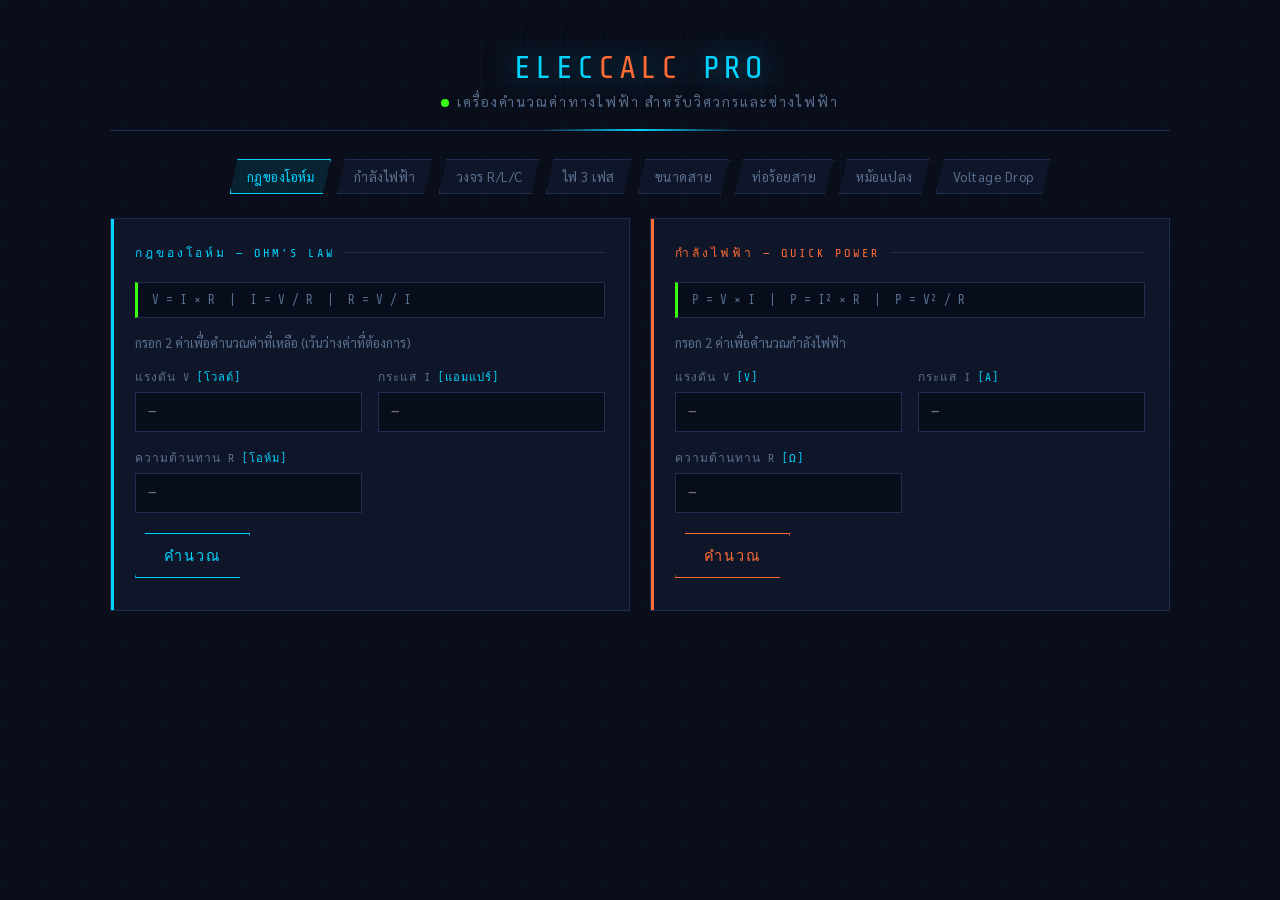
==== index.html @ bb53523b "Add files via upload" ====
<!DOCTYPE html>
<html lang="th">
<head>
<meta charset="UTF-8">
<meta name="viewport" content="width=device-width, initial-scale=1.0">
<title>ElecCalc Pro — เครื่องคำนวณค่าทางไฟฟ้า</title>
<link href="https://fonts.googleapis.com/css2?family=Share+Tech+Mono&family=Sarabun:wght@300;400;600;700&display=swap" rel="stylesheet">
<style>
  :root {
    --bg: #0a0e1a;
    --panel: #0f1629;
    --border: #1e2d50;
    --accent: #00d4ff;
    --accent2: #ff6b35;
    --accent3: #39ff14;
    --text: #c8d8f0;
    --text-dim: #5a7090;
    --input-bg: #070d1a;
    --glow: 0 0 20px rgba(0,212,255,0.3);
    --glow2: 0 0 20px rgba(255,107,53,0.3);
  }

  * { margin: 0; padding: 0; box-sizing: border-box; }

  body {
    background: var(--bg);
    color: var(--text);
    font-family: 'Sarabun', sans-serif;
    min-height: 100vh;
    overflow-x: hidden;
  }

  /* Grid background */
  body::before {
    content: '';
    position: fixed;
    inset: 0;
    background-image:
      linear-gradient(rgba(0,212,255,0.03) 1px, transparent 1px),
      linear-gradient(90deg, rgba(0,212,255,0.03) 1px, transparent 1px);
    background-size: 40px 40px;
    pointer-events: none;
    z-index: 0;
  }

  .container {
    max-width: 1100px;
    margin: 0 auto;
    padding: 20px;
    position: relative;
    z-index: 1;
  }

  /* Header */
  header {
    text-align: center;
    padding: 30px 0 20px;
    border-bottom: 1px solid var(--border);
    margin-bottom: 28px;
    position: relative;
  }

  header::after {
    content: '';
    position: absolute;
    bottom: -1px;
    left: 50%;
    transform: translateX(-50%);
    width: 200px;
    height: 2px;
    background: linear-gradient(90deg, transparent, var(--accent), transparent);
  }

  .logo {
    font-family: 'Share Tech Mono', monospace;
    font-size: 2rem;
    color: var(--accent);
    text-shadow: 0 0 30px rgba(0,212,255,0.6);
    letter-spacing: 4px;
  }

  .logo span { color: var(--accent2); }

  .tagline {
    font-size: 0.85rem;
    color: var(--text-dim);
    margin-top: 6px;
    letter-spacing: 2px;
    text-transform: uppercase;
  }

  /* Nav Tabs */
  .tabs {
    display: flex;
    flex-wrap: wrap;
    gap: 6px;
    margin-bottom: 24px;
    justify-content: center;
  }

  .tab-btn {
    padding: 8px 16px;
    background: var(--panel);
    border: 1px solid var(--border);
    color: var(--text-dim);
    font-family: 'Sarabun', sans-serif;
    font-size: 0.82rem;
    cursor: pointer;
    transition: all 0.2s;
    clip-path: polygon(8px 0, 100% 0, calc(100% - 8px) 100%, 0 100%);
    letter-spacing: 0.5px;
  }

  .tab-btn:hover {
    border-color: var(--accent);
    color: var(--accent);
    background: rgba(0,212,255,0.05);
  }

  .tab-btn.active {
    background: rgba(0,212,255,0.1);
    border-color: var(--accent);
    color: var(--accent);
    box-shadow: var(--glow);
  }

  /* Calculator Panels */
  .calc-panel {
    display: none;
    animation: fadeIn 0.3s ease;
  }

  .calc-panel.active { display: grid; gap: 20px; }

  @keyframes fadeIn {
    from { opacity: 0; transform: translateY(10px); }
    to { opacity: 1; transform: translateY(0); }
  }

  .card {
    background: var(--panel);
    border: 1px solid var(--border);
    padding: 24px;
    position: relative;
    overflow: hidden;
  }

  .card::before {
    content: '';
    position: absolute;
    top: 0; left: 0;
    width: 3px;
    height: 100%;
    background: var(--accent);
  }

  .card.orange::before { background: var(--accent2); }
  .card.green::before { background: var(--accent3); }

  .card-title {
    font-family: 'Share Tech Mono', monospace;
    font-size: 0.75rem;
    color: var(--accent);
    letter-spacing: 3px;
    text-transform: uppercase;
    margin-bottom: 20px;
    display: flex;
    align-items: center;
    gap: 10px;
  }

  .card.orange .card-title { color: var(--accent2); }
  .card.green .card-title { color: var(--accent3); }

  .card-title::after {
    content: '';
    flex: 1;
    height: 1px;
    background: var(--border);
  }

  .form-grid {
    display: grid;
    grid-template-columns: repeat(auto-fill, minmax(200px, 1fr));
    gap: 16px;
    margin-bottom: 20px;
  }

  .form-group label {
    display: block;
    font-size: 0.75rem;
    color: var(--text-dim);
    margin-bottom: 6px;
    font-family: 'Share Tech Mono', monospace;
    letter-spacing: 1px;
  }

  .form-group .unit {
    color: var(--accent);
    font-size: 0.7rem;
  }

  .form-group input, .form-group select {
    width: 100%;
    background: var(--input-bg);
    border: 1px solid var(--border);
    color: var(--text);
    font-family: 'Share Tech Mono', monospace;
    font-size: 1rem;
    padding: 10px 12px;
    outline: none;
    transition: border-color 0.2s, box-shadow 0.2s;
  }

  .form-group input:focus, .form-group select:focus {
    border-color: var(--accent);
    box-shadow: var(--glow);
  }

  .form-group select option { background: var(--panel); }

  .btn-calc {
    background: transparent;
    border: 1px solid var(--accent);
    color: var(--accent);
    font-family: 'Share Tech Mono', monospace;
    font-size: 0.9rem;
    padding: 10px 28px;
    cursor: pointer;
    letter-spacing: 2px;
    text-transform: uppercase;
    transition: all 0.2s;
    clip-path: polygon(10px 0, 100% 0, calc(100% - 10px) 100%, 0 100%);
  }

  .btn-calc:hover {
    background: rgba(0,212,255,0.15);
    box-shadow: var(--glow);
  }

  .btn-calc.orange {
    border-color: var(--accent2);
    color: var(--accent2);
  }

  .btn-calc.orange:hover {
    background: rgba(255,107,53,0.15);
    box-shadow: var(--glow2);
  }

  .btn-calc.green {
    border-color: var(--accent3);
    color: var(--accent3);
  }

  .results {
    margin-top: 20px;
    display: none;
    grid-template-columns: repeat(auto-fill, minmax(180px, 1fr));
    gap: 12px;
    animation: fadeIn 0.3s ease;
  }

  .results.show { display: grid; }

  .result-item {
    background: var(--input-bg);
    border: 1px solid var(--border);
    padding: 14px 16px;
    border-left: 3px solid var(--accent);
  }

  .result-item.orange { border-left-color: var(--accent2); }
  .result-item.green { border-left-color: var(--accent3); }

  .result-label {
    font-size: 0.7rem;
    color: var(--text-dim);
    font-family: 'Share Tech Mono', monospace;
    letter-spacing: 1px;
    margin-bottom: 6px;
    text-transform: uppercase;
  }

  .result-value {
    font-family: 'Share Tech Mono', monospace;
    font-size: 1.4rem;
    color: var(--accent);
    line-height: 1;
  }

  .result-item.orange .result-value { color: var(--accent2); }
  .result-item.green .result-value { color: var(--accent3); }

  .result-unit {
    font-size: 0.7rem;
    color: var(--text-dim);
    margin-top: 2px;
    font-family: 'Share Tech Mono', monospace;
  }

  /* Formula display */
  .formula-bar {
    background: var(--input-bg);
    border: 1px solid var(--border);
    padding: 10px 14px;
    margin-bottom: 16px;
    font-family: 'Share Tech Mono', monospace;
    font-size: 0.8rem;
    color: var(--text-dim);
    border-left: 3px solid var(--accent3);
  }

  /* Two column layout for some panels */
  .panel-2col {
    grid-template-columns: 1fr 1fr;
  }

  @media (max-width: 700px) {
    .panel-2col { grid-template-columns: 1fr; }
    .logo { font-size: 1.4rem; }
  }

  /* Wire size table */
  .wire-table {
    width: 100%;
    border-collapse: collapse;
    font-size: 0.82rem;
    font-family: 'Share Tech Mono', monospace;
    margin-top: 10px;
  }

  .wire-table th {
    background: rgba(0,212,255,0.1);
    color: var(--accent);
    padding: 8px 12px;
    text-align: left;
    border: 1px solid var(--border);
    font-size: 0.72rem;
    letter-spacing: 1px;
  }

  .wire-table td {
    padding: 7px 12px;
    border: 1px solid var(--border);
    color: var(--text);
  }

  .wire-table tr:nth-child(even) td { background: rgba(0,0,0,0.2); }
  .wire-table tr.highlight td { background: rgba(57,255,20,0.08); color: var(--accent3); }

  /* Status indicator */
  .status-dot {
    width: 8px; height: 8px;
    border-radius: 50%;
    background: var(--accent3);
    display: inline-block;
    margin-right: 8px;
    animation: pulse 2s infinite;
  }

  @keyframes pulse {
    0%, 100% { opacity: 1; box-shadow: 0 0 6px var(--accent3); }
    50% { opacity: 0.4; box-shadow: none; }
  }

  .section-header {
    display: flex;
    align-items: center;
    justify-content: space-between;
    margin-bottom: 16px;
    flex-wrap: wrap;
    gap: 10px;
  }

  .error-msg {
    color: #ff4466;
    font-size: 0.8rem;
    font-family: 'Share Tech Mono', monospace;
    margin-top: 8px;
  }
</style>
</head>
<body>
<div class="container">

  <header>
    <div class="logo">ELEC<span>CALC</span> PRO</div>
    <div class="tagline"><span class="status-dot"></span>เครื่องคำนวณค่าทางไฟฟ้า สำหรับวิศวกรและช่างไฟฟ้า</div>
  </header>

  <div class="tabs">
    <button class="tab-btn active" onclick="showTab('ohm')">กฎของโอห์ม</button>
    <button class="tab-btn" onclick="showTab('power')">กำลังไฟฟ้า</button>
    <button class="tab-btn" onclick="showTab('circuit')">วงจร R/L/C</button>
    <button class="tab-btn" onclick="showTab('3phase')">ไฟ 3 เฟส</button>
    <button class="tab-btn" onclick="showTab('wire')">ขนาดสาย</button>
    <button class="tab-btn" onclick="showTab('conduit')">ท่อร้อยสาย</button>
    <button class="tab-btn" onclick="showTab('xfmr')">หม้อแปลง</button>
    <button class="tab-btn" onclick="showTab('vdrop')">Voltage Drop</button>
  </div>

  <!-- OHM'S LAW -->
  <div id="tab-ohm" class="calc-panel active panel-2col">
    <div class="card">
      <div class="card-title">กฎของโอห์ม — Ohm's Law</div>
      <div class="formula-bar">V = I × R &nbsp;|&nbsp; I = V / R &nbsp;|&nbsp; R = V / I</div>
      <p style="font-size:0.8rem;color:var(--text-dim);margin-bottom:16px;">กรอก 2 ค่าเพื่อคำนวณค่าที่เหลือ (เว้นว่างค่าที่ต้องการ)</p>
      <div class="form-grid">
        <div class="form-group">
          <label>แรงดัน V <span class="unit">[โวลต์]</span></label>
          <input type="number" id="ohm-v" placeholder="—">
        </div>
        <div class="form-group">
          <label>กระแส I <span class="unit">[แอมแปร์]</span></label>
          <input type="number" id="ohm-i" placeholder="—">
        </div>
        <div class="form-group">
          <label>ความต้านทาน R <span class="unit">[โอห์ม]</span></label>
          <input type="number" id="ohm-r" placeholder="—">
        </div>
      </div>
      <button class="btn-calc" onclick="calcOhm()">คำนวณ</button>
      <div id="ohm-result" class="results"></div>
      <div id="ohm-err" class="error-msg"></div>
    </div>

    <div class="card orange">
      <div class="card-title">กำลังไฟฟ้า — Quick Power</div>
      <div class="formula-bar">P = V × I &nbsp;|&nbsp; P = I² × R &nbsp;|&nbsp; P = V² / R</div>
      <p style="font-size:0.8rem;color:var(--text-dim);margin-bottom:16px;">กรอก 2 ค่าเพื่อคำนวณกำลังไฟฟ้า</p>
      <div class="form-grid">
        <div class="form-group">
          <label>แรงดัน V <span class="unit">[V]</span></label>
          <input type="number" id="qp-v" placeholder="—">
        </div>
        <div class="form-group">
          <label>กระแส I <span class="unit">[A]</span></label>
          <input type="number" id="qp-i" placeholder="—">
        </div>
        <div class="form-group">
          <label>ความต้านทาน R <span class="unit">[Ω]</span></label>
          <input type="number" id="qp-r" placeholder="—">
        </div>
      </div>
      <button class="btn-calc orange" onclick="calcQPower()">คำนวณ</button>
      <div id="qp-result" class="results"></div>
      <div id="qp-err" class="error-msg"></div>
    </div>
  </div>

  <!-- POWER -->
  <div id="tab-power" class="calc-panel">
    <div class="card">
      <div class="card-title">กำลังไฟฟ้า AC — AC Power</div>
      <div class="formula-bar">S = V × I &nbsp;|&nbsp; P = S × PF &nbsp;|&nbsp; Q = √(S² - P²)</div>
      <div class="form-grid">
        <div class="form-group">
          <label>แรงดัน V <span class="unit">[V]</span></label>
          <input type="number" id="pw-v" placeholder="220">
        </div>
        <div class="form-group">
          <label>กระแส I <span class="unit">[A]</span></label>
          <input type="number" id="pw-i" placeholder="10">
        </div>
        <div class="form-group">
          <label>Power Factor (PF) <span class="unit">[0–1]</span></label>
          <input type="number" id="pw-pf" placeholder="0.85" step="0.01" min="0" max="1">
        </div>
      </div>
      <button class="btn-calc" onclick="calcPower()">คำนวณ</button>
      <div id="pw-result" class="results"></div>
    </div>
    <div class="card orange">
      <div class="card-title">แปลงหน่วยกำลัง — Power Unit Converter</div>
      <div class="form-grid">
        <div class="form-group">
          <label>ค่าที่ต้องการแปลง</label>
          <input type="number" id="conv-val" placeholder="1000">
        </div>
        <div class="form-group">
          <label>จากหน่วย</label>
          <select id="conv-from">
            <option value="W">วัตต์ (W)</option>
            <option value="kW">กิโลวัตต์ (kW)</option>
            <option value="MW">เมกะวัตต์ (MW)</option>
            <option value="hp">แรงม้า (hp)</option>
            <option value="kVA">กิโลโวลต์แอมแปร์ (kVA)</option>
            <option value="BTU">BTU/hr</option>
          </select>
        </div>
      </div>
      <button class="btn-calc orange" onclick="calcConvert()">แปลงหน่วย</button>
      <div id="conv-result" class="results"></div>
    </div>
  </div>

  <!-- CIRCUIT -->
  <div id="tab-circuit" class="calc-panel panel-2col">
    <div class="card">
      <div class="card-title">วงจรอนุกรม — Series Circuit</div>
      <div class="formula-bar">R_total = R1 + R2 + R3</div>
      <div class="form-grid">
        <div class="form-group">
          <label>R1 <span class="unit">[Ω]</span></label>
          <input type="number" id="sr1" placeholder="10">
        </div>
        <div class="form-group">
          <label>R2 <span class="unit">[Ω]</span></label>
          <input type="number" id="sr2" placeholder="20">
        </div>
        <div class="form-group">
          <label>R3 <span class="unit">[Ω]</span></label>
          <input type="number" id="sr3" placeholder="30">
        </div>
        <div class="form-group">
          <label>แรงดัน V <span class="unit">[V]</span></label>
          <input type="number" id="sv" placeholder="220">
        </div>
      </div>
      <button class="btn-calc" onclick="calcSeries()">คำนวณ</button>
      <div id="series-result" class="results"></div>
    </div>
    <div class="card orange">
      <div class="card-title">วงจรขนาน — Parallel Circuit</div>
      <div class="formula-bar">1/R_total = 1/R1 + 1/R2 + 1/R3</div>
      <div class="form-grid">
        <div class="form-group">
          <label>R1 <span class="unit">[Ω]</span></label>
          <input type="number" id="pr1" placeholder="10">
        </div>
        <div class="form-group">
          <label>R2 <span class="unit">[Ω]</span></label>
          <input type="number" id="pr2" placeholder="20">
        </div>
        <div class="form-group">
          <label>R3 <span class="unit">[Ω]</span></label>
          <input type="number" id="pr3" placeholder="30">
        </div>
        <div class="form-group">
          <label>แรงดัน V <span class="unit">[V]</span></label>
          <input type="number" id="pv" placeholder="220">
        </div>
      </div>
      <button class="btn-calc orange" onclick="calcParallel()">คำนวณ</button>
      <div id="parallel-result" class="results"></div>
    </div>
    <div class="card green" style="grid-column:1/-1">
      <div class="card-title">วงจร RLC — Impedance</div>
      <div class="formula-bar">Z = √(R² + (XL-XC)²) &nbsp;|&nbsp; XL = 2πfL &nbsp;|&nbsp; XC = 1/(2πfC)</div>
      <div class="form-grid">
        <div class="form-group">
          <label>ความต้านทาน R <span class="unit">[Ω]</span></label>
          <input type="number" id="rlc-r" placeholder="10">
        </div>
        <div class="form-group">
          <label>ตัวเหนี่ยวนำ L <span class="unit">[mH]</span></label>
          <input type="number" id="rlc-l" placeholder="50">
        </div>
        <div class="form-group">
          <label>ตัวเก็บประจุ C <span class="unit">[µF]</span></label>
          <input type="number" id="rlc-c" placeholder="100">
        </div>
        <div class="form-group">
          <label>ความถี่ f <span class="unit">[Hz]</span></label>
          <input type="number" id="rlc-f" placeholder="50">
        </div>
      </div>
      <button class="btn-calc green" onclick="calcRLC()">คำนวณ</button>
      <div id="rlc-result" class="results"></div>
    </div>
  </div>

  <!-- 3 PHASE -->
  <div id="tab-3phase" class="calc-panel">
    <div class="card">
      <div class="card-title">ไฟฟ้า 3 เฟส — Three-Phase Power</div>
      <div class="formula-bar">P = √3 × VL × IL × PF &nbsp;|&nbsp; S = √3 × VL × IL &nbsp;|&nbsp; VL = √3 × Vph</div>
      <div class="form-grid">
        <div class="form-group">
          <label>แรงดันสาย VL <span class="unit">[V]</span></label>
          <input type="number" id="tp-vl" placeholder="380">
        </div>
        <div class="form-group">
          <label>กระแสสาย IL <span class="unit">[A]</span></label>
          <input type="number" id="tp-il" placeholder="50">
        </div>
        <div class="form-group">
          <label>Power Factor <span class="unit">[0–1]</span></label>
          <input type="number" id="tp-pf" placeholder="0.85" step="0.01">
        </div>
        <div class="form-group">
          <label>ประเภทการต่อ</label>
          <select id="tp-type">
            <option value="star">Star (Y)</option>
            <option value="delta">Delta (Δ)</option>
          </select>
        </div>
      </div>
      <button class="btn-calc" onclick="calc3Phase()">คำนวณ</button>
      <div id="tp-result" class="results"></div>
    </div>
    <div class="card orange">
      <div class="card-title">คำนวณกระแส 3 เฟส จาก kW</div>
      <div class="formula-bar">IL = P / (√3 × VL × PF)</div>
      <div class="form-grid">
        <div class="form-group">
          <label>กำลังไฟฟ้า P <span class="unit">[kW]</span></label>
          <input type="number" id="fi-kw" placeholder="30">
        </div>
        <div class="form-group">
          <label>แรงดันสาย VL <span class="unit">[V]</span></label>
          <input type="number" id="fi-vl" placeholder="380">
        </div>
        <div class="form-group">
          <label>Power Factor <span class="unit">[0–1]</span></label>
          <input type="number" id="fi-pf" placeholder="0.85" step="0.01">
        </div>
        <div class="form-group">
          <label>Efficiency η <span class="unit">[0–1]</span></label>
          <input type="number" id="fi-eff" placeholder="0.90" step="0.01">
        </div>
      </div>
      <button class="btn-calc orange" onclick="calcFromKW()">คำนวณ</button>
      <div id="fi-result" class="results"></div>
    </div>
  </div>

  <!-- WIRE SIZE -->
  <div id="tab-wire" class="calc-panel">
    <div class="card green">
      <div class="card-title">ขนาดสายไฟฟ้า — Wire Sizing (มอก./IEC)</div>
      <div class="form-grid">
        <div class="form-group">
          <label>กระแสโหลด <span class="unit">[A]</span></label>
          <input type="number" id="ws-current" placeholder="30">
        </div>
        <div class="form-group">
          <label>ประเภทสาย</label>
          <select id="ws-type">
            <option value="cu">ทองแดง (Cu)</option>
            <option value="al">อลูมิเนียม (Al)</option>
          </select>
        </div>
        <div class="form-group">
          <label>การติดตั้ง</label>
          <select id="ws-install">
            <option value="conduit">ในท่อ/ช่องเดินสาย</option>
            <option value="open">เดินเปิดในอากาศ</option>
            <option value="direct">ฝังดินโดยตรง</option>
          </select>
        </div>
        <div class="form-group">
          <label>อุณหภูมิโดยรอบ <span class="unit">[°C]</span></label>
          <select id="ws-temp">
            <option value="30">30°C</option>
            <option value="35">35°C</option>
            <option value="40">40°C</option>
            <option value="45">45°C</option>
          </select>
        </div>
      </div>
      <button class="btn-calc green" onclick="calcWireSize()">แนะนำขนาดสาย</button>
    </div>
    <div class="card" id="wire-table-card" style="display:none">
      <div class="card-title">ตารางขนาดสายแนะนำ</div>
      <div id="wire-table-container"></div>
    </div>
  </div>

  <!-- CONDUIT -->
  <div id="tab-conduit" class="calc-panel">
    <div class="card orange">
      <div class="card-title">ขนาดท่อร้อยสาย — Conduit Fill</div>
      <div class="formula-bar">Fill ≤ 40% (3+ สาย) | 31% (2 สาย) | 53% (1 สาย)</div>
      <div class="form-grid">
        <div class="form-group">
          <label>จำนวนสาย <span class="unit">[เส้น]</span></label>
          <input type="number" id="cf-num" placeholder="4" min="1">
        </div>
        <div class="form-group">
          <label>ขนาดสาย <span class="unit">[mm²]</span></label>
          <select id="cf-size">
            <option value="1.5">1.5 mm²</option>
            <option value="2.5">2.5 mm²</option>
            <option value="4">4 mm²</option>
            <option value="6">6 mm²</option>
            <option value="10">10 mm²</option>
            <option value="16">16 mm²</option>
            <option value="25">25 mm²</option>
            <option value="35">35 mm²</option>
            <option value="50">50 mm²</option>
            <option value="70">70 mm²</option>
            <option value="95">95 mm²</option>
            <option value="120">120 mm²</option>
          </select>
        </div>
        <div class="form-group">
          <label>ประเภทสายไฟ</label>
          <select id="cf-wiretype">
            <option value="THW">THW/IEC01 (ฉนวน PVC)</option>
            <option value="THWN">THWN (ฉนวน Nylon)</option>
            <option value="NYY">NYY (สายอ่อน)</option>
          </select>
        </div>
      </div>
      <button class="btn-calc orange" onclick="calcConduit()">คำนวณ</button>
      <div id="cf-result" class="results"></div>
    </div>
  </div>

  <!-- TRANSFORMER -->
  <div id="tab-xfmr" class="calc-panel panel-2col">
    <div class="card">
      <div class="card-title">หม้อแปลงไฟฟ้า — Transformer</div>
      <div class="formula-bar">V1/V2 = N1/N2 = I2/I1</div>
      <div class="form-grid">
        <div class="form-group">
          <label>แรงดันปฐมภูมิ V1 <span class="unit">[V]</span></label>
          <input type="number" id="xf-v1" placeholder="22000">
        </div>
        <div class="form-group">
          <label>แรงดันทุติยภูมิ V2 <span class="unit">[V]</span></label>
          <input type="number" id="xf-v2" placeholder="400">
        </div>
        <div class="form-group">
          <label>พิกัด kVA <span class="unit">[kVA]</span></label>
          <input type="number" id="xf-kva" placeholder="100">
        </div>
        <div class="form-group">
          <label>Power Factor <span class="unit">[0–1]</span></label>
          <input type="number" id="xf-pf" placeholder="0.85" step="0.01">
        </div>
      </div>
      <button class="btn-calc" onclick="calcTransformer()">คำนวณ</button>
      <div id="xf-result" class="results"></div>
    </div>
    <div class="card orange">
      <div class="card-title">กระแสลัดวงจร — Short Circuit Current</div>
      <div class="formula-bar">Isc = kVA × 1000 / (√3 × V × Z%/100)</div>
      <div class="form-grid">
        <div class="form-group">
          <label>พิกัด kVA <span class="unit">[kVA]</span></label>
          <input type="number" id="sc-kva" placeholder="100">
        </div>
        <div class="form-group">
          <label>แรงดันทุติยภูมิ <span class="unit">[V]</span></label>
          <input type="number" id="sc-v" placeholder="400">
        </div>
        <div class="form-group">
          <label>%Impedance <span class="unit">[%]</span></label>
          <input type="number" id="sc-z" placeholder="5" step="0.1">
        </div>
      </div>
      <button class="btn-calc orange" onclick="calcShortCircuit()">คำนวณ</button>
      <div id="sc-result" class="results"></div>
    </div>
  </div>

  <!-- VOLTAGE DROP -->
  <div id="tab-vdrop" class="calc-panel">
    <div class="card green">
      <div class="card-title">Voltage Drop — การตกของแรงดัน</div>
      <div class="formula-bar">VD = (2 × I × L × ρ) / A &nbsp;|&nbsp; %VD = (VD/V) × 100</div>
      <div class="form-grid">
        <div class="form-group">
          <label>กระแส I <span class="unit">[A]</span></label>
          <input type="number" id="vd-i" placeholder="30">
        </div>
        <div class="form-group">
          <label>ระยะทาง L <span class="unit">[เมตร]</span></label>
          <input type="number" id="vd-l" placeholder="100">
        </div>
        <div class="form-group">
          <label>พื้นที่หน้าตัดสาย A <span class="unit">[mm²]</span></label>
          <select id="vd-a">
            <option value="1.5">1.5</option>
            <option value="2.5">2.5</option>
            <option value="4">4</option>
            <option value="6">6</option>
            <option value="10">10</option>
            <option value="16">16</option>
            <option value="25">25</option>
            <option value="35">35</option>
            <option value="50">50</option>
            <option value="70">70</option>
            <option value="95">95</option>
            <option value="120">120</option>
            <option value="150">150</option>
            <option value="185">185</option>
            <option value="240">240</option>
          </select>
        </div>
        <div class="form-group">
          <label>วัสดุตัวนำ</label>
          <select id="vd-mat">
            <option value="0.0175">ทองแดง (ρ = 0.0175 Ω·mm²/m)</option>
            <option value="0.028">อลูมิเนียม (ρ = 0.028 Ω·mm²/m)</option>
          </select>
        </div>
        <div class="form-group">
          <label>แรงดันระบบ <span class="unit">[V]</span></label>
          <select id="vd-sys">
            <option value="220">220V (1 เฟส)</option>
            <option value="380">380V (3 เฟส)</option>
            <option value="400">400V (3 เฟส)</option>
          </select>
        </div>
        <div class="form-group">
          <label>ระบบ</label>
          <select id="vd-phase">
            <option value="1">1 เฟส (× 2)</option>
            <option value="3">3 เฟส (× √3)</option>
          </select>
        </div>
      </div>
      <button class="btn-calc green" onclick="calcVDrop()">คำนวณ</button>
      <div id="vd-result" class="results"></div>
    </div>
  </div>

</div>

<script>
  // ---- TAB SWITCHING ----
  function showTab(name) {
    document.querySelectorAll('.calc-panel').forEach(p => p.classList.remove('active'));
    document.querySelectorAll('.tab-btn').forEach(b => b.classList.remove('active'));
    document.getElementById('tab-' + name).classList.add('active');
    event.target.classList.add('active');
  }

  function makeResult(items, cls='') {
    return items.map(([label, value, unit]) =>
      `<div class="result-item ${cls}">
        <div class="result-label">${label}</div>
        <div class="result-value">${value}</div>
        <div class="result-unit">${unit}</div>
      </div>`
    ).join('');
  }

  function show(id, html, cls='') {
    const el = document.getElementById(id);
    el.innerHTML = html;
    el.className = 'results show';
  }

  function fmt(n, d=4) {
    if (Math.abs(n) >= 1000) return n.toFixed(2);
    if (Math.abs(n) >= 100) return n.toFixed(3);
    return parseFloat(n.toPrecision(d)).toString();
  }

  // ---- OHM'S LAW ----
  function calcOhm() {
    const v = parseFloat(document.getElementById('ohm-v').value);
    const i = parseFloat(document.getElementById('ohm-i').value);
    const r = parseFloat(document.getElementById('ohm-r').value);
    const err = document.getElementById('ohm-err');
    err.textContent = '';

    let rv, ri, rr;
    const has = (x) => !isNaN(x) && x !== null;

    if (has(v) && has(i)) { rr = v/i; rv = v; ri = i; }
    else if (has(v) && has(r)) { ri = v/r; rv = v; rr = r; }
    else if (has(i) && has(r)) { rv = i*r; ri = i; rr = r; }
    else { err.textContent = '⚠ กรุณากรอกค่าอย่างน้อย 2 ค่า'; return; }

    show('ohm-result', makeResult([
      ['แรงดัน', fmt(rv), 'โวลต์ (V)'],
      ['กระแส', fmt(ri), 'แอมแปร์ (A)'],
      ['ความต้านทาน', fmt(rr), 'โอห์ม (Ω)'],
      ['กำลังไฟฟ้า', fmt(rv*ri), 'วัตต์ (W)'],
    ]));
  }

  // ---- QUICK POWER ----
  function calcQPower() {
    const v = parseFloat(document.getElementById('qp-v').value);
    const i = parseFloat(document.getElementById('qp-i').value);
    const r = parseFloat(document.getElementById('qp-r').value);
    const err = document.getElementById('qp-err');
    err.textContent = '';

    let P;
    if (!isNaN(v) && !isNaN(i)) P = v * i;
    else if (!isNaN(i) && !isNaN(r)) P = i * i * r;
    else if (!isNaN(v) && !isNaN(r)) P = v * v / r;
    else { err.textContent = '⚠ กรุณากรอกค่าอย่างน้อย 2 ค่า'; return; }

    show('qp-result', makeResult([
      ['กำลังไฟฟ้า P', fmt(P), 'วัตต์ (W)'],
      ['กำลังไฟฟ้า', fmt(P/1000), 'กิโลวัตต์ (kW)'],
    ], 'orange'));
  }

  // ---- AC POWER ----
  function calcPower() {
    const v = parseFloat(document.getElementById('pw-v').value) || 0;
    const i = parseFloat(document.getElementById('pw-i').value) || 0;
    const pf = parseFloat(document.getElementById('pw-pf').value) || 0.85;
    const S = v * i;
    const P = S * pf;
    const Q = Math.sqrt(Math.max(0, S*S - P*P));
    const angle = Math.acos(pf) * 180 / Math.PI;
    show('pw-result', makeResult([
      ['Apparent Power S', fmt(S), 'VA (โวลต์แอมแปร์)'],
      ['Active Power P', fmt(P), 'W (วัตต์)'],
      ['Reactive Power Q', fmt(Q), 'VAR'],
      ['มุม φ', fmt(angle), 'องศา'],
    ]));
  }

  // ---- UNIT CONVERTER ----
  function calcConvert() {
    const val = parseFloat(document.getElementById('conv-val').value) || 0;
    const from = document.getElementById('conv-from').value;
    // convert to Watts
    const toW = { W:1, kW:1000, MW:1e6, hp:745.7, kVA:1000, BTU:0.29307 };
    const W = val * toW[from];
    show('conv-result', makeResult([
      ['วัตต์', fmt(W), 'W'],
      ['กิโลวัตต์', fmt(W/1000), 'kW'],
      ['เมกะวัตต์', fmt(W/1e6), 'MW'],
      ['แรงม้า', fmt(W/745.7), 'hp'],
      ['kVA (PF=1)', fmt(W/1000), 'kVA'],
      ['BTU/hr', fmt(W/0.29307), 'BTU/hr'],
    ], 'orange'));
  }

  // ---- SERIES CIRCUIT ----
  function calcSeries() {
    const r1 = parseFloat(document.getElementById('sr1').value) || 0;
    const r2 = parseFloat(document.getElementById('sr2').value) || 0;
    const r3 = parseFloat(document.getElementById('sr3').value) || 0;
    const v = parseFloat(document.getElementById('sv').value) || 0;
    const rt = r1 + r2 + r3;
    const i = rt > 0 ? v / rt : 0;
    show('series-result', makeResult([
      ['R รวม', fmt(rt), 'Ω'],
      ['กระแส I', fmt(i), 'A'],
      ['แรงดันที่ R1', fmt(i*r1), 'V'],
      ['แรงดันที่ R2', fmt(i*r2), 'V'],
      ['แรงดันที่ R3', fmt(i*r3), 'V'],
      ['กำลัง P รวม', fmt(i*i*rt), 'W'],
    ]));
  }

  // ---- PARALLEL CIRCUIT ----
  function calcParallel() {
    const r1 = parseFloat(document.getElementById('pr1').value) || Infinity;
    const r2 = parseFloat(document.getElementById('pr2').value) || Infinity;
    const r3 = parseFloat(document.getElementById('pr3').value) || Infinity;
    const v = parseFloat(document.getElementById('pv').value) || 0;
    const rt = 1 / (1/r1 + 1/r2 + 1/r3);
    const it = v / rt;
    show('parallel-result', makeResult([
      ['R รวม', fmt(rt), 'Ω'],
      ['กระแสรวม I', fmt(it), 'A'],
      ['I ผ่าน R1', fmt(v/r1), 'A'],
      ['I ผ่าน R2', fmt(v/r2), 'A'],
      ['I ผ่าน R3', fmt(v/r3), 'A'],
    ], 'orange'));
  }

  // ---- RLC ----
  function calcRLC() {
    const R = parseFloat(document.getElementById('rlc-r').value) || 0;
    const L = (parseFloat(document.getElementById('rlc-l').value) || 0) * 0.001;
    const C = (parseFloat(document.getElementById('rlc-c').value) || 0) * 1e-6;
    const f = parseFloat(document.getElementById('rlc-f').value) || 50;
    const XL = 2 * Math.PI * f * L;
    const XC = C > 0 ? 1 / (2 * Math.PI * f * C) : 0;
    const Z = Math.sqrt(R*R + (XL-XC)**2);
    const fr = L > 0 && C > 0 ? 1 / (2 * Math.PI * Math.sqrt(L * C)) : 0;
    const phi = Math.atan2(XL - XC, R) * 180 / Math.PI;
    show('rlc-result', makeResult([
      ['XL (Inductive)', fmt(XL), 'Ω'],
      ['XC (Capacitive)', fmt(XC), 'Ω'],
      ['Impedance Z', fmt(Z), 'Ω'],
      ['มุม φ', fmt(phi), '°'],
      ['Resonance Freq', fmt(fr), 'Hz'],
    ], 'green'));
  }

  // ---- 3 PHASE ----
  function calc3Phase() {
    const VL = parseFloat(document.getElementById('tp-vl').value) || 380;
    const IL = parseFloat(document.getElementById('tp-il').value) || 0;
    const PF = parseFloat(document.getElementById('tp-pf').value) || 0.85;
    const type = document.getElementById('tp-type').value;
    const S = Math.sqrt(3) * VL * IL;
    const P = S * PF;
    const Q = Math.sqrt(Math.max(0, S*S - P*P));
    const Vph = type === 'star' ? VL / Math.sqrt(3) : VL;
    const Iph = type === 'star' ? IL : IL / Math.sqrt(3);
    show('tp-result', makeResult([
      ['Apparent Power S', fmt(S/1000), 'kVA'],
      ['Active Power P', fmt(P/1000), 'kW'],
      ['Reactive Power Q', fmt(Q/1000), 'kVAR'],
      ['แรงดัน Phase', fmt(Vph), 'V'],
      ['กระแส Phase', fmt(Iph), 'A'],
    ]));
  }

  function calcFromKW() {
    const kW = parseFloat(document.getElementById('fi-kw').value) || 0;
    const VL = parseFloat(document.getElementById('fi-vl').value) || 380;
    const PF = parseFloat(document.getElementById('fi-pf').value) || 0.85;
    const eff = parseFloat(document.getElementById('fi-eff').value) || 0.9;
    const IL = (kW * 1000) / (Math.sqrt(3) * VL * PF * eff);
    const S = Math.sqrt(3) * VL * IL;
    show('fi-result', makeResult([
      ['กระแสสาย IL', fmt(IL), 'A (แอมแปร์)'],
      ['Apparent Power S', fmt(S/1000), 'kVA'],
      ['Input Power', fmt(kW/eff), 'kW'],
    ], 'orange'));
  }

  // ---- WIRE SIZE ----
  const wireData = {
    cu: {
      conduit: [
        [1.5,15],[2.5,20],[4,27],[6,34],[10,46],[16,61],[25,80],[35,99],
        [50,119],[70,151],[95,182],[120,210],[150,240],[185,273],[240,320]
      ],
      open: [
        [1.5,19],[2.5,26],[4,35],[6,45],[10,61],[16,81],[25,106],[35,131],
        [50,158],[70,200],[95,241],[120,278],[150,318],[185,362],[240,424]
      ],
      direct: [
        [1.5,22],[2.5,29],[4,38],[6,47],[10,63],[16,84],[25,110],[35,136],
        [50,164],[70,208],[95,252],[120,291],[150,335],[185,381],[240,447]
      ]
    },
    al: {
      conduit: [
        [16,48],[25,63],[35,77],[50,93],[70,118],[95,143],[120,165],
        [150,188],[185,213],[240,250]
      ],
      open: [
        [16,62],[25,82],[35,101],[50,121],[70,154],[95,185],[120,213],
        [150,244],[185,278],[240,326]
      ],
      direct: [
        [16,64],[25,85],[35,105],[50,126],[70,160],[95,193],[120,223],
        [150,257],[185,292],[240,343]
      ]
    }
  };

  // Temp correction factors (base 30°C)
  const tempCorr = { 30:1.0, 35:0.94, 40:0.87, 45:0.79 };

  function calcWireSize() {
    const curr = parseFloat(document.getElementById('ws-current').value) || 0;
    const type = document.getElementById('ws-type').value;
    const install = document.getElementById('ws-install').value;
    const temp = parseInt(document.getElementById('ws-temp').value);
    const cf = tempCorr[temp] || 1.0;
    const adjCurr = curr / cf;

    const table = wireData[type][install];
    document.getElementById('wire-table-card').style.display = 'block';

    let html = `<p style="font-size:0.8rem;color:var(--text-dim);margin-bottom:12px;">กระแสที่ต้องการ: ${curr}A | หลังปรับอุณหภูมิ (${temp}°C, CF=${cf}): <span style="color:var(--accent3)">${adjCurr.toFixed(1)}A</span></p>`;
    html += `<table class="wire-table"><tr><th>ขนาดสาย (mm²)</th><th>พิกัดกระแส (A)</th><th>หลังปรับ (A)</th><th>สถานะ</th></tr>`;

    let firstOk = true;
    table.forEach(([size, Iz]) => {
      const adjIz = Iz * cf;
      const ok = adjIz >= curr;
      const cls = ok && firstOk ? 'highlight' : '';
      if (ok && firstOk) firstOk = false;
      const status = adjIz >= curr ? (cls ? '✓ แนะนำ' : '✓ ผ่าน') : '✗ ไม่เพียงพอ';
      html += `<tr class="${cls}"><td>${size}</td><td>${Iz}</td><td>${adjIz.toFixed(1)}</td><td>${status}</td></tr>`;
    });
    html += '</table>';
    document.getElementById('wire-table-container').innerHTML = html;
  }

  // ---- CONDUIT FILL ----
  const wireDiameter = {
    'THW':  { 1.5:10.4, 2.5:11.6, 4:12.8, 6:14.3, 10:16.6, 16:19.1, 25:22.0, 35:24.7, 50:28.0, 70:31.8, 95:35.7, 120:39.3 },
    'THWN': { 1.5:9.9,  2.5:10.8, 4:12.0, 6:13.5, 10:15.9, 16:18.4, 25:21.3, 35:23.8, 50:27.1, 70:30.7, 95:34.6, 120:38.2 },
    'NYY':  { 1.5:11.0, 2.5:12.5, 4:14.0, 6:15.5, 10:17.5, 16:20.5, 25:23.5, 35:26.0, 50:29.0, 70:33.5, 95:37.0, 120:41.0 }
  };

  const conduitSizes = [16,20,25,32,40,50,63,75,100,125,150];

  function calcConduit() {
    const num = parseInt(document.getElementById('cf-num').value) || 1;
    const size = document.getElementById('cf-size').value;
    const wt = document.getElementById('cf-wiretype').value;
    const d = wireDiameter[wt][size] || 15;
    const wireArea = Math.PI * (d/2) ** 2;
    const totalWireArea = wireArea * num;
    const fillLimit = num === 1 ? 0.53 : num === 2 ? 0.31 : 0.40;

    const reqArea = totalWireArea / fillLimit;
    let recommended = null;
    conduitSizes.forEach(cs => {
      const ca = Math.PI * (cs/2) ** 2;
      if (!recommended && ca >= reqArea) recommended = cs;
    });

    const res = [];
    conduitSizes.forEach(cs => {
      const ca = Math.PI * (cs/2) ** 2;
      const fill = (totalWireArea / ca * 100).toFixed(1);
      if (cs === recommended) {
        res.push(['ท่อแนะนำ', `Ø${cs} mm`, `Fill = ${fill}%`]);
      }
    });

    show('cf-result', makeResult([
      ['พื้นที่สายรวม', fmt(totalWireArea), 'mm²'],
      ['Fill Limit', (fillLimit*100).toFixed(0), '%'],
      ['พื้นที่ท่อขั้นต่ำ', fmt(reqArea), 'mm²'],
      ['ขนาดท่อแนะนำ', recommended ? `Ø${recommended} mm` : '>150mm', 'Rigid/IMC/EMT'],
    ], 'orange'));
  }

  // ---- TRANSFORMER ----
  function calcTransformer() {
    const V1 = parseFloat(document.getElementById('xf-v1').value) || 0;
    const V2 = parseFloat(document.getElementById('xf-v2').value) || 0;
    const kVA = parseFloat(document.getElementById('xf-kva').value) || 0;
    const PF = parseFloat(document.getElementById('xf-pf').value) || 0.85;
    const ratio = V1 / V2;
    const I1 = (kVA * 1000) / (Math.sqrt(3) * V1);
    const I2 = (kVA * 1000) / (Math.sqrt(3) * V2);
    const kW = kVA * PF;
    show('xf-result', makeResult([
      ['อัตราส่วนการแปลง', fmt(ratio), ':1'],
      ['กระแสปฐมภูมิ I1', fmt(I1), 'A'],
      ['กระแสทุติยภูมิ I2', fmt(I2), 'A'],
      ['กำลังไฟฟ้า', fmt(kW), 'kW'],
    ]));
  }

  function calcShortCircuit() {
    const kVA = parseFloat(document.getElementById('sc-kva').value) || 0;
    const V = parseFloat(document.getElementById('sc-v').value) || 400;
    const Z = parseFloat(document.getElementById('sc-z').value) || 5;
    const Isc = (kVA * 1000) / (Math.sqrt(3) * V * (Z / 100));
    const Ifl = (kVA * 1000) / (Math.sqrt(3) * V);
    show('sc-result', makeResult([
      ['กระแสพิกัดเต็มโหลด', fmt(Ifl), 'A'],
      ['กระแสลัดวงจร Isc', fmt(Isc), 'A'],
      ['กระแสลัดวงจร Isc', fmt(Isc/1000), 'kA'],
    ], 'orange'));
  }

  // ---- VOLTAGE DROP ----
  function calcVDrop() {
    const I = parseFloat(document.getElementById('vd-i').value) || 0;
    const L = parseFloat(document.getElementById('vd-l').value) || 0;
    const A = parseFloat(document.getElementById('vd-a').value) || 1;
    const rho = parseFloat(document.getElementById('vd-mat').value);
    const V = parseFloat(document.getElementById('vd-sys').value);
    const phase = parseInt(document.getElementById('vd-phase').value);

    let VD;
    if (phase === 1) {
      VD = (2 * I * L * rho) / A;
    } else {
      VD = (Math.sqrt(3) * I * L * rho) / A;
    }
    const pctVD = (VD / V) * 100;
    const Vend = V - VD;
    const status = pctVD <= 3 ? '✓ ผ่าน (≤3%)' : pctVD <= 5 ? '⚠ ยอมรับได้ (≤5%)' : '✗ เกินมาตรฐาน (>5%)';

    show('vd-result', makeResult([
      ['Voltage Drop', fmt(VD), 'โวลต์ (V)'],
      ['%Voltage Drop', fmt(pctVD), '%'],
      ['แรงดันปลายสาย', fmt(Vend), 'V'],
      ['สถานะ', status, pctVD <= 5 ? 'ตามมาตรฐาน IEC/กฟน.' : 'ต้องปรับขนาดสาย'],
    ], 'green'));
  }
</script>
</body>
</html>
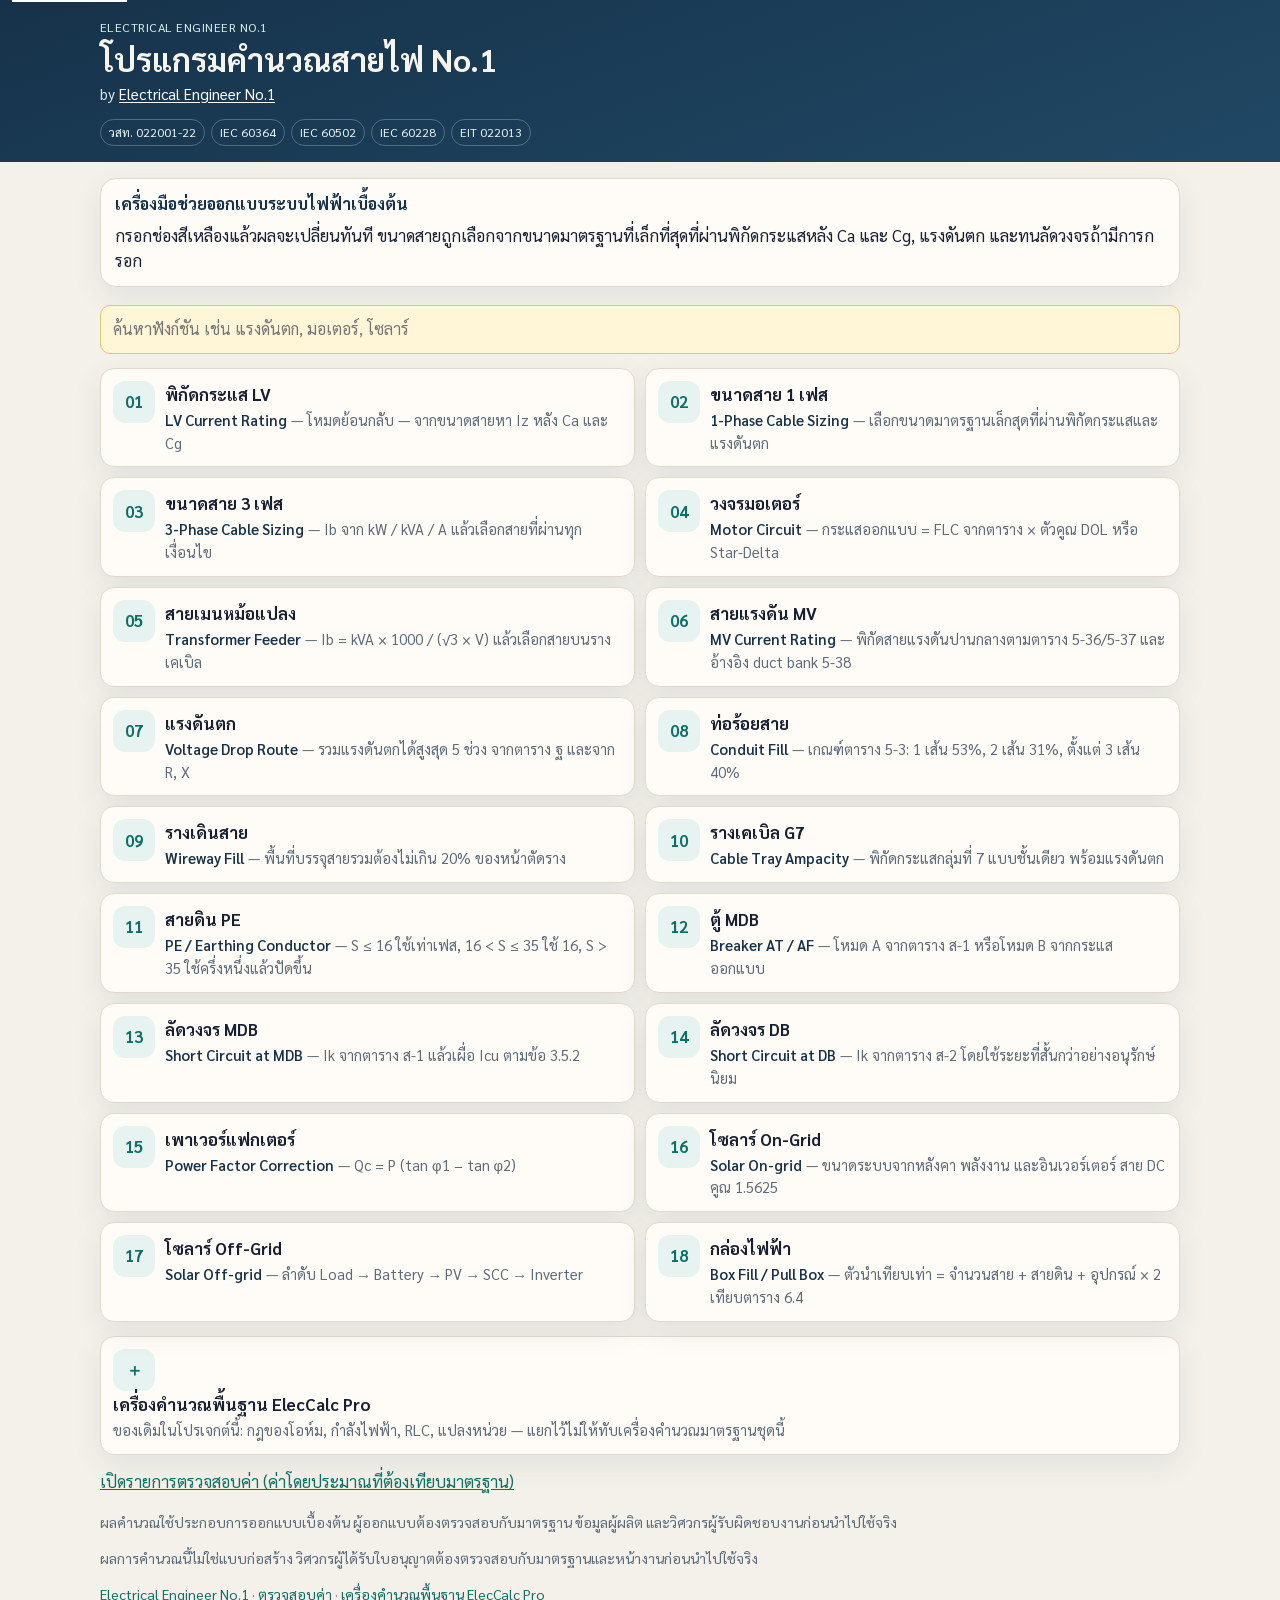
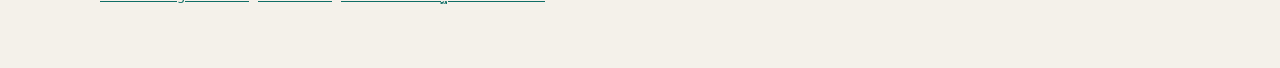
==== commit 6b3eb064: "Add the No.1 cable calculator as a static Thai web app Keep the existing basic calculator at eleccal" ====
--- a/index.html
+++ b/index.html
@@ -1,1185 +1,26 @@
-<!DOCTYPE html>
-<html lang="th">
-<head>
-<meta charset="UTF-8">
-<meta name="viewport" content="width=device-width, initial-scale=1.0">
-<title>ElecCalc Pro — เครื่องคำนวณค่าทางไฟฟ้า</title>
-<link href="https://fonts.googleapis.com/css2?family=Share+Tech+Mono&family=Sarabun:wght@300;400;600;700&display=swap" rel="stylesheet">
-<style>
-  :root {
-    --bg: #0a0e1a;
-    --panel: #0f1629;
-    --border: #1e2d50;
-    --accent: #00d4ff;
-    --accent2: #ff6b35;
-    --accent3: #39ff14;
-    --text: #c8d8f0;
-    --text-dim: #5a7090;
-    --input-bg: #070d1a;
-    --glow: 0 0 20px rgba(0,212,255,0.3);
-    --glow2: 0 0 20px rgba(255,107,53,0.3);
-  }
-
-  * { margin: 0; padding: 0; box-sizing: border-box; }
-
-  body {
-    background: var(--bg);
-    color: var(--text);
-    font-family: 'Sarabun', sans-serif;
-    min-height: 100vh;
-    overflow-x: hidden;
-  }
-
-  /* Grid background */
-  body::before {
-    content: '';
-    position: fixed;
-    inset: 0;
-    background-image:
-      linear-gradient(rgba(0,212,255,0.03) 1px, transparent 1px),
-      linear-gradient(90deg, rgba(0,212,255,0.03) 1px, transparent 1px);
-    background-size: 40px 40px;
-    pointer-events: none;
-    z-index: 0;
-  }
-
-  .container {
-    max-width: 1100px;
-    margin: 0 auto;
-    padding: 20px;
-    position: relative;
-    z-index: 1;
-  }
-
-  /* Header */
-  header {
-    text-align: center;
-    padding: 30px 0 20px;
-    border-bottom: 1px solid var(--border);
-    margin-bottom: 28px;
-    position: relative;
-  }
-
-  header::after {
-    content: '';
-    position: absolute;
-    bottom: -1px;
-    left: 50%;
-    transform: translateX(-50%);
-    width: 200px;
-    height: 2px;
-    background: linear-gradient(90deg, transparent, var(--accent), transparent);
-  }
-
-  .logo {
-    font-family: 'Share Tech Mono', monospace;
-    font-size: 2rem;
-    color: var(--accent);
-    text-shadow: 0 0 30px rgba(0,212,255,0.6);
-    letter-spacing: 4px;
-  }
-
-  .logo span { color: var(--accent2); }
-
-  .tagline {
-    font-size: 0.85rem;
-    color: var(--text-dim);
-    margin-top: 6px;
-    letter-spacing: 2px;
-    text-transform: uppercase;
-  }
-
-  /* Nav Tabs */
-  .tabs {
-    display: flex;
-    flex-wrap: wrap;
-    gap: 6px;
-    margin-bottom: 24px;
-    justify-content: center;
-  }
-
-  .tab-btn {
-    padding: 8px 16px;
-    background: var(--panel);
-    border: 1px solid var(--border);
-    color: var(--text-dim);
-    font-family: 'Sarabun', sans-serif;
-    font-size: 0.82rem;
-    cursor: pointer;
-    transition: all 0.2s;
-    clip-path: polygon(8px 0, 100% 0, calc(100% - 8px) 100%, 0 100%);
-    letter-spacing: 0.5px;
-  }
-
-  .tab-btn:hover {
-    border-color: var(--accent);
-    color: var(--accent);
-    background: rgba(0,212,255,0.05);
-  }
-
-  .tab-btn.active {
-    background: rgba(0,212,255,0.1);
-    border-color: var(--accent);
-    color: var(--accent);
-    box-shadow: var(--glow);
-  }
-
-  /* Calculator Panels */
-  .calc-panel {
-    display: none;
-    animation: fadeIn 0.3s ease;
-  }
-
-  .calc-panel.active { display: grid; gap: 20px; }
-
-  @keyframes fadeIn {
-    from { opacity: 0; transform: translateY(10px); }
-    to { opacity: 1; transform: translateY(0); }
-  }
-
-  .card {
-    background: var(--panel);
-    border: 1px solid var(--border);
-    padding: 24px;
-    position: relative;
-    overflow: hidden;
-  }
-
-  .card::before {
-    content: '';
-    position: absolute;
-    top: 0; left: 0;
-    width: 3px;
-    height: 100%;
-    background: var(--accent);
-  }
-
-  .card.orange::before { background: var(--accent2); }
-  .card.green::before { background: var(--accent3); }
-
-  .card-title {
-    font-family: 'Share Tech Mono', monospace;
-    font-size: 0.75rem;
-    color: var(--accent);
-    letter-spacing: 3px;
-    text-transform: uppercase;
-    margin-bottom: 20px;
-    display: flex;
-    align-items: center;
-    gap: 10px;
-  }
-
-  .card.orange .card-title { color: var(--accent2); }
-  .card.green .card-title { color: var(--accent3); }
-
-  .card-title::after {
-    content: '';
-    flex: 1;
-    height: 1px;
-    background: var(--border);
-  }
-
-  .form-grid {
-    display: grid;
-    grid-template-columns: repeat(auto-fill, minmax(200px, 1fr));
-    gap: 16px;
-    margin-bottom: 20px;
-  }
-
-  .form-group label {
-    display: block;
-    font-size: 0.75rem;
-    color: var(--text-dim);
-    margin-bottom: 6px;
-    font-family: 'Share Tech Mono', monospace;
-    letter-spacing: 1px;
-  }
-
-  .form-group .unit {
-    color: var(--accent);
-    font-size: 0.7rem;
-  }
-
-  .form-group input, .form-group select {
-    width: 100%;
-    background: var(--input-bg);
-    border: 1px solid var(--border);
-    color: var(--text);
-    font-family: 'Share Tech Mono', monospace;
-    font-size: 1rem;
-    padding: 10px 12px;
-    outline: none;
-    transition: border-color 0.2s, box-shadow 0.2s;
-  }
-
-  .form-group input:focus, .form-group select:focus {
-    border-color: var(--accent);
-    box-shadow: var(--glow);
-  }
-
-  .form-group select option { background: var(--panel); }
-
-  .btn-calc {
-    background: transparent;
-    border: 1px solid var(--accent);
-    color: var(--accent);
-    font-family: 'Share Tech Mono', monospace;
-    font-size: 0.9rem;
-    padding: 10px 28px;
-    cursor: pointer;
-    letter-spacing: 2px;
-    text-transform: uppercase;
-    transition: all 0.2s;
-    clip-path: polygon(10px 0, 100% 0, calc(100% - 10px) 100%, 0 100%);
-  }
-
-  .btn-calc:hover {
-    background: rgba(0,212,255,0.15);
-    box-shadow: var(--glow);
-  }
-
-  .btn-calc.orange {
-    border-color: var(--accent2);
-    color: var(--accent2);
-  }
-
-  .btn-calc.orange:hover {
-    background: rgba(255,107,53,0.15);
-    box-shadow: var(--glow2);
-  }
-
-  .btn-calc.green {
-    border-color: var(--accent3);
-    color: var(--accent3);
-  }
-
-  .results {
-    margin-top: 20px;
-    display: none;
-    grid-template-columns: repeat(auto-fill, minmax(180px, 1fr));
-    gap: 12px;
-    animation: fadeIn 0.3s ease;
-  }
-
-  .results.show { display: grid; }
-
-  .result-item {
-    background: var(--input-bg);
-    border: 1px solid var(--border);
-    padding: 14px 16px;
-    border-left: 3px solid var(--accent);
-  }
-
-  .result-item.orange { border-left-color: var(--accent2); }
-  .result-item.green { border-left-color: var(--accent3); }
-
-  .result-label {
-    font-size: 0.7rem;
-    color: var(--text-dim);
-    font-family: 'Share Tech Mono', monospace;
-    letter-spacing: 1px;
-    margin-bottom: 6px;
-    text-transform: uppercase;
-  }
-
-  .result-value {
-    font-family: 'Share Tech Mono', monospace;
-    font-size: 1.4rem;
-    color: var(--accent);
-    line-height: 1;
-  }
-
-  .result-item.orange .result-value { color: var(--accent2); }
-  .result-item.green .result-value { color: var(--accent3); }
-
-  .result-unit {
-    font-size: 0.7rem;
-    color: var(--text-dim);
-    margin-top: 2px;
-    font-family: 'Share Tech Mono', monospace;
-  }
-
-  /* Formula display */
-  .formula-bar {
-    background: var(--input-bg);
-    border: 1px solid var(--border);
-    padding: 10px 14px;
-    margin-bottom: 16px;
-    font-family: 'Share Tech Mono', monospace;
-    font-size: 0.8rem;
-    color: var(--text-dim);
-    border-left: 3px solid var(--accent3);
-  }
-
-  /* Two column layout for some panels */
-  .panel-2col {
-    grid-template-columns: 1fr 1fr;
-  }
-
-  @media (max-width: 700px) {
-    .panel-2col { grid-template-columns: 1fr; }
-    .logo { font-size: 1.4rem; }
-  }
-
-  /* Wire size table */
-  .wire-table {
-    width: 100%;
-    border-collapse: collapse;
-    font-size: 0.82rem;
-    font-family: 'Share Tech Mono', monospace;
-    margin-top: 10px;
-  }
-
-  .wire-table th {
-    background: rgba(0,212,255,0.1);
-    color: var(--accent);
-    padding: 8px 12px;
-    text-align: left;
-    border: 1px solid var(--border);
-    font-size: 0.72rem;
-    letter-spacing: 1px;
-  }
-
-  .wire-table td {
-    padding: 7px 12px;
-    border: 1px solid var(--border);
-    color: var(--text);
-  }
-
-  .wire-table tr:nth-child(even) td { background: rgba(0,0,0,0.2); }
-  .wire-table tr.highlight td { background: rgba(57,255,20,0.08); color: var(--accent3); }
-
-  /* Status indicator */
-  .status-dot {
-    width: 8px; height: 8px;
-    border-radius: 50%;
-    background: var(--accent3);
-    display: inline-block;
-    margin-right: 8px;
-    animation: pulse 2s infinite;
-  }
-
-  @keyframes pulse {
-    0%, 100% { opacity: 1; box-shadow: 0 0 6px var(--accent3); }
-    50% { opacity: 0.4; box-shadow: none; }
-  }
-
-  .section-header {
-    display: flex;
-    align-items: center;
-    justify-content: space-between;
-    margin-bottom: 16px;
-    flex-wrap: wrap;
-    gap: 10px;
-  }
-
-  .error-msg {
-    color: #ff4466;
-    font-size: 0.8rem;
-    font-family: 'Share Tech Mono', monospace;
-    margin-top: 8px;
-  }
-</style>
-</head>
-<body>
-<div class="container">
-
-  <header>
-    <div class="logo">ELEC<span>CALC</span> PRO</div>
-    <div class="tagline"><span class="status-dot"></span>เครื่องคำนวณค่าทางไฟฟ้า สำหรับวิศวกรและช่างไฟฟ้า</div>
-  </header>
-
-  <div class="tabs">
-    <button class="tab-btn active" onclick="showTab('ohm')">กฎของโอห์ม</button>
-    <button class="tab-btn" onclick="showTab('power')">กำลังไฟฟ้า</button>
-    <button class="tab-btn" onclick="showTab('circuit')">วงจร R/L/C</button>
-    <button class="tab-btn" onclick="showTab('3phase')">ไฟ 3 เฟส</button>
-    <button class="tab-btn" onclick="showTab('wire')">ขนาดสาย</button>
-    <button class="tab-btn" onclick="showTab('conduit')">ท่อร้อยสาย</button>
-    <button class="tab-btn" onclick="showTab('xfmr')">หม้อแปลง</button>
-    <button class="tab-btn" onclick="showTab('vdrop')">Voltage Drop</button>
-  </div>
-
-  <!-- OHM'S LAW -->
-  <div id="tab-ohm" class="calc-panel active panel-2col">
-    <div class="card">
-      <div class="card-title">กฎของโอห์ม — Ohm's Law</div>
-      <div class="formula-bar">V = I × R &nbsp;|&nbsp; I = V / R &nbsp;|&nbsp; R = V / I</div>
-      <p style="font-size:0.8rem;color:var(--text-dim);margin-bottom:16px;">กรอก 2 ค่าเพื่อคำนวณค่าที่เหลือ (เว้นว่างค่าที่ต้องการ)</p>
-      <div class="form-grid">
-        <div class="form-group">
-          <label>แรงดัน V <span class="unit">[โวลต์]</span></label>
-          <input type="number" id="ohm-v" placeholder="—">
-        </div>
-        <div class="form-group">
-          <label>กระแส I <span class="unit">[แอมแปร์]</span></label>
-          <input type="number" id="ohm-i" placeholder="—">
-        </div>
-        <div class="form-group">
-          <label>ความต้านทาน R <span class="unit">[โอห์ม]</span></label>
-          <input type="number" id="ohm-r" placeholder="—">
-        </div>
-      </div>
-      <button class="btn-calc" onclick="calcOhm()">คำนวณ</button>
-      <div id="ohm-result" class="results"></div>
-      <div id="ohm-err" class="error-msg"></div>
-    </div>
-
-    <div class="card orange">
-      <div class="card-title">กำลังไฟฟ้า — Quick Power</div>
-      <div class="formula-bar">P = V × I &nbsp;|&nbsp; P = I² × R &nbsp;|&nbsp; P = V² / R</div>
-      <p style="font-size:0.8rem;color:var(--text-dim);margin-bottom:16px;">กรอก 2 ค่าเพื่อคำนวณกำลังไฟฟ้า</p>
-      <div class="form-grid">
-        <div class="form-group">
-          <label>แรงดัน V <span class="unit">[V]</span></label>
-          <input type="number" id="qp-v" placeholder="—">
-        </div>
-        <div class="form-group">
-          <label>กระแส I <span class="unit">[A]</span></label>
-          <input type="number" id="qp-i" placeholder="—">
-        </div>
-        <div class="form-group">
-          <label>ความต้านทาน R <span class="unit">[Ω]</span></label>
-          <input type="number" id="qp-r" placeholder="—">
-        </div>
-      </div>
-      <button class="btn-calc orange" onclick="calcQPower()">คำนวณ</button>
-      <div id="qp-result" class="results"></div>
-      <div id="qp-err" class="error-msg"></div>
-    </div>
-  </div>
-
-  <!-- POWER -->
-  <div id="tab-power" class="calc-panel">
-    <div class="card">
-      <div class="card-title">กำลังไฟฟ้า AC — AC Power</div>
-      <div class="formula-bar">S = V × I &nbsp;|&nbsp; P = S × PF &nbsp;|&nbsp; Q = √(S² - P²)</div>
-      <div class="form-grid">
-        <div class="form-group">
-          <label>แรงดัน V <span class="unit">[V]</span></label>
-          <input type="number" id="pw-v" placeholder="220">
-        </div>
-        <div class="form-group">
-          <label>กระแส I <span class="unit">[A]</span></label>
-          <input type="number" id="pw-i" placeholder="10">
-        </div>
-        <div class="form-group">
-          <label>Power Factor (PF) <span class="unit">[0–1]</span></label>
-          <input type="number" id="pw-pf" placeholder="0.85" step="0.01" min="0" max="1">
-        </div>
-      </div>
-      <button class="btn-calc" onclick="calcPower()">คำนวณ</button>
-      <div id="pw-result" class="results"></div>
-    </div>
-    <div class="card orange">
-      <div class="card-title">แปลงหน่วยกำลัง — Power Unit Converter</div>
-      <div class="form-grid">
-        <div class="form-group">
-          <label>ค่าที่ต้องการแปลง</label>
-          <input type="number" id="conv-val" placeholder="1000">
-        </div>
-        <div class="form-group">
-          <label>จากหน่วย</label>
-          <select id="conv-from">
-            <option value="W">วัตต์ (W)</option>
-            <option value="kW">กิโลวัตต์ (kW)</option>
-            <option value="MW">เมกะวัตต์ (MW)</option>
-            <option value="hp">แรงม้า (hp)</option>
-            <option value="kVA">กิโลโวลต์แอมแปร์ (kVA)</option>
-            <option value="BTU">BTU/hr</option>
-          </select>
-        </div>
-      </div>
-      <button class="btn-calc orange" onclick="calcConvert()">แปลงหน่วย</button>
-      <div id="conv-result" class="results"></div>
-    </div>
-  </div>
-
-  <!-- CIRCUIT -->
-  <div id="tab-circuit" class="calc-panel panel-2col">
-    <div class="card">
-      <div class="card-title">วงจรอนุกรม — Series Circuit</div>
-      <div class="formula-bar">R_total = R1 + R2 + R3</div>
-      <div class="form-grid">
-        <div class="form-group">
-          <label>R1 <span class="unit">[Ω]</span></label>
-          <input type="number" id="sr1" placeholder="10">
-        </div>
-        <div class="form-group">
-          <label>R2 <span class="unit">[Ω]</span></label>
-          <input type="number" id="sr2" placeholder="20">
-        </div>
-        <div class="form-group">
-          <label>R3 <span class="unit">[Ω]</span></label>
-          <input type="number" id="sr3" placeholder="30">
-        </div>
-        <div class="form-group">
-          <label>แรงดัน V <span class="unit">[V]</span></label>
-          <input type="number" id="sv" placeholder="220">
-        </div>
-      </div>
-      <button class="btn-calc" onclick="calcSeries()">คำนวณ</button>
-      <div id="series-result" class="results"></div>
-    </div>
-    <div class="card orange">
-      <div class="card-title">วงจรขนาน — Parallel Circuit</div>
-      <div class="formula-bar">1/R_total = 1/R1 + 1/R2 + 1/R3</div>
-      <div class="form-grid">
-        <div class="form-group">
-          <label>R1 <span class="unit">[Ω]</span></label>
-          <input type="number" id="pr1" placeholder="10">
-        </div>
-        <div class="form-group">
-          <label>R2 <span class="unit">[Ω]</span></label>
-          <input type="number" id="pr2" placeholder="20">
-        </div>
-        <div class="form-group">
-          <label>R3 <span class="unit">[Ω]</span></label>
-          <input type="number" id="pr3" placeholder="30">
-        </div>
-        <div class="form-group">
-          <label>แรงดัน V <span class="unit">[V]</span></label>
-          <input type="number" id="pv" placeholder="220">
-        </div>
-      </div>
-      <button class="btn-calc orange" onclick="calcParallel()">คำนวณ</button>
-      <div id="parallel-result" class="results"></div>
-    </div>
-    <div class="card green" style="grid-column:1/-1">
-      <div class="card-title">วงจร RLC — Impedance</div>
-      <div class="formula-bar">Z = √(R² + (XL-XC)²) &nbsp;|&nbsp; XL = 2πfL &nbsp;|&nbsp; XC = 1/(2πfC)</div>
-      <div class="form-grid">
-        <div class="form-group">
-          <label>ความต้านทาน R <span class="unit">[Ω]</span></label>
-          <input type="number" id="rlc-r" placeholder="10">
-        </div>
-        <div class="form-group">
-          <label>ตัวเหนี่ยวนำ L <span class="unit">[mH]</span></label>
-          <input type="number" id="rlc-l" placeholder="50">
-        </div>
-        <div class="form-group">
-          <label>ตัวเก็บประจุ C <span class="unit">[µF]</span></label>
-          <input type="number" id="rlc-c" placeholder="100">
-        </div>
-        <div class="form-group">
-          <label>ความถี่ f <span class="unit">[Hz]</span></label>
-          <input type="number" id="rlc-f" placeholder="50">
-        </div>
-      </div>
-      <button class="btn-calc green" onclick="calcRLC()">คำนวณ</button>
-      <div id="rlc-result" class="results"></div>
-    </div>
-  </div>
-
-  <!-- 3 PHASE -->
-  <div id="tab-3phase" class="calc-panel">
-    <div class="card">
-      <div class="card-title">ไฟฟ้า 3 เฟส — Three-Phase Power</div>
-      <div class="formula-bar">P = √3 × VL × IL × PF &nbsp;|&nbsp; S = √3 × VL × IL &nbsp;|&nbsp; VL = √3 × Vph</div>
-      <div class="form-grid">
-        <div class="form-group">
-          <label>แรงดันสาย VL <span class="unit">[V]</span></label>
-          <input type="number" id="tp-vl" placeholder="380">
-        </div>
-        <div class="form-group">
-          <label>กระแสสาย IL <span class="unit">[A]</span></label>
-          <input type="number" id="tp-il" placeholder="50">
-        </div>
-        <div class="form-group">
-          <label>Power Factor <span class="unit">[0–1]</span></label>
-          <input type="number" id="tp-pf" placeholder="0.85" step="0.01">
-        </div>
-        <div class="form-group">
-          <label>ประเภทการต่อ</label>
-          <select id="tp-type">
-            <option value="star">Star (Y)</option>
-            <option value="delta">Delta (Δ)</option>
-          </select>
-        </div>
-      </div>
-      <button class="btn-calc" onclick="calc3Phase()">คำนวณ</button>
-      <div id="tp-result" class="results"></div>
-    </div>
-    <div class="card orange">
-      <div class="card-title">คำนวณกระแส 3 เฟส จาก kW</div>
-      <div class="formula-bar">IL = P / (√3 × VL × PF)</div>
-      <div class="form-grid">
-        <div class="form-group">
-          <label>กำลังไฟฟ้า P <span class="unit">[kW]</span></label>
-          <input type="number" id="fi-kw" placeholder="30">
-        </div>
-        <div class="form-group">
-          <label>แรงดันสาย VL <span class="unit">[V]</span></label>
-          <input type="number" id="fi-vl" placeholder="380">
-        </div>
-        <div class="form-group">
-          <label>Power Factor <span class="unit">[0–1]</span></label>
-          <input type="number" id="fi-pf" placeholder="0.85" step="0.01">
-        </div>
-        <div class="form-group">
-          <label>Efficiency η <span class="unit">[0–1]</span></label>
-          <input type="number" id="fi-eff" placeholder="0.90" step="0.01">
-        </div>
-      </div>
-      <button class="btn-calc orange" onclick="calcFromKW()">คำนวณ</button>
-      <div id="fi-result" class="results"></div>
-    </div>
-  </div>
-
-  <!-- WIRE SIZE -->
-  <div id="tab-wire" class="calc-panel">
-    <div class="card green">
-      <div class="card-title">ขนาดสายไฟฟ้า — Wire Sizing (มอก./IEC)</div>
-      <div class="form-grid">
-        <div class="form-group">
-          <label>กระแสโหลด <span class="unit">[A]</span></label>
-          <input type="number" id="ws-current" placeholder="30">
-        </div>
-        <div class="form-group">
-          <label>ประเภทสาย</label>
-          <select id="ws-type">
-            <option value="cu">ทองแดง (Cu)</option>
-            <option value="al">อลูมิเนียม (Al)</option>
-          </select>
-        </div>
-        <div class="form-group">
-          <label>การติดตั้ง</label>
-          <select id="ws-install">
-            <option value="conduit">ในท่อ/ช่องเดินสาย</option>
-            <option value="open">เดินเปิดในอากาศ</option>
-            <option value="direct">ฝังดินโดยตรง</option>
-          </select>
-        </div>
-        <div class="form-group">
-          <label>อุณหภูมิโดยรอบ <span class="unit">[°C]</span></label>
-          <select id="ws-temp">
-            <option value="30">30°C</option>
-            <option value="35">35°C</option>
-            <option value="40">40°C</option>
-            <option value="45">45°C</option>
-          </select>
-        </div>
-      </div>
-      <button class="btn-calc green" onclick="calcWireSize()">แนะนำขนาดสาย</button>
-    </div>
-    <div class="card" id="wire-table-card" style="display:none">
-      <div class="card-title">ตารางขนาดสายแนะนำ</div>
-      <div id="wire-table-container"></div>
-    </div>
-  </div>
-
-  <!-- CONDUIT -->
-  <div id="tab-conduit" class="calc-panel">
-    <div class="card orange">
-      <div class="card-title">ขนาดท่อร้อยสาย — Conduit Fill</div>
-      <div class="formula-bar">Fill ≤ 40% (3+ สาย) | 31% (2 สาย) | 53% (1 สาย)</div>
-      <div class="form-grid">
-        <div class="form-group">
-          <label>จำนวนสาย <span class="unit">[เส้น]</span></label>
-          <input type="number" id="cf-num" placeholder="4" min="1">
-        </div>
-        <div class="form-group">
-          <label>ขนาดสาย <span class="unit">[mm²]</span></label>
-          <select id="cf-size">
-            <option value="1.5">1.5 mm²</option>
-            <option value="2.5">2.5 mm²</option>
-            <option value="4">4 mm²</option>
-            <option value="6">6 mm²</option>
-            <option value="10">10 mm²</option>
-            <option value="16">16 mm²</option>
-            <option value="25">25 mm²</option>
-            <option value="35">35 mm²</option>
-            <option value="50">50 mm²</option>
-            <option value="70">70 mm²</option>
-            <option value="95">95 mm²</option>
-            <option value="120">120 mm²</option>
-          </select>
-        </div>
-        <div class="form-group">
-          <label>ประเภทสายไฟ</label>
-          <select id="cf-wiretype">
-            <option value="THW">THW/IEC01 (ฉนวน PVC)</option>
-            <option value="THWN">THWN (ฉนวน Nylon)</option>
-            <option value="NYY">NYY (สายอ่อน)</option>
-          </select>
-        </div>
-      </div>
-      <button class="btn-calc orange" onclick="calcConduit()">คำนวณ</button>
-      <div id="cf-result" class="results"></div>
-    </div>
-  </div>
-
-  <!-- TRANSFORMER -->
-  <div id="tab-xfmr" class="calc-panel panel-2col">
-    <div class="card">
-      <div class="card-title">หม้อแปลงไฟฟ้า — Transformer</div>
-      <div class="formula-bar">V1/V2 = N1/N2 = I2/I1</div>
-      <div class="form-grid">
-        <div class="form-group">
-          <label>แรงดันปฐมภูมิ V1 <span class="unit">[V]</span></label>
-          <input type="number" id="xf-v1" placeholder="22000">
-        </div>
-        <div class="form-group">
-          <label>แรงดันทุติยภูมิ V2 <span class="unit">[V]</span></label>
-          <input type="number" id="xf-v2" placeholder="400">
-        </div>
-        <div class="form-group">
-          <label>พิกัด kVA <span class="unit">[kVA]</span></label>
-          <input type="number" id="xf-kva" placeholder="100">
-        </div>
-        <div class="form-group">
-          <label>Power Factor <span class="unit">[0–1]</span></label>
-          <input type="number" id="xf-pf" placeholder="0.85" step="0.01">
-        </div>
-      </div>
-      <button class="btn-calc" onclick="calcTransformer()">คำนวณ</button>
-      <div id="xf-result" class="results"></div>
-    </div>
-    <div class="card orange">
-      <div class="card-title">กระแสลัดวงจร — Short Circuit Current</div>
-      <div class="formula-bar">Isc = kVA × 1000 / (√3 × V × Z%/100)</div>
-      <div class="form-grid">
-        <div class="form-group">
-          <label>พิกัด kVA <span class="unit">[kVA]</span></label>
-          <input type="number" id="sc-kva" placeholder="100">
-        </div>
-        <div class="form-group">
-          <label>แรงดันทุติยภูมิ <span class="unit">[V]</span></label>
-          <input type="number" id="sc-v" placeholder="400">
-        </div>
-        <div class="form-group">
-          <label>%Impedance <span class="unit">[%]</span></label>
-          <input type="number" id="sc-z" placeholder="5" step="0.1">
-        </div>
-      </div>
-      <button class="btn-calc orange" onclick="calcShortCircuit()">คำนวณ</button>
-      <div id="sc-result" class="results"></div>
-    </div>
-  </div>
-
-  <!-- VOLTAGE DROP -->
-  <div id="tab-vdrop" class="calc-panel">
-    <div class="card green">
-      <div class="card-title">Voltage Drop — การตกของแรงดัน</div>
-      <div class="formula-bar">VD = (2 × I × L × ρ) / A &nbsp;|&nbsp; %VD = (VD/V) × 100</div>
-      <div class="form-grid">
-        <div class="form-group">
-          <label>กระแส I <span class="unit">[A]</span></label>
-          <input type="number" id="vd-i" placeholder="30">
-        </div>
-        <div class="form-group">
-          <label>ระยะทาง L <span class="unit">[เมตร]</span></label>
-          <input type="number" id="vd-l" placeholder="100">
-        </div>
-        <div class="form-group">
-          <label>พื้นที่หน้าตัดสาย A <span class="unit">[mm²]</span></label>
-          <select id="vd-a">
-            <option value="1.5">1.5</option>
-            <option value="2.5">2.5</option>
-            <option value="4">4</option>
-            <option value="6">6</option>
-            <option value="10">10</option>
-            <option value="16">16</option>
-            <option value="25">25</option>
-            <option value="35">35</option>
-            <option value="50">50</option>
-            <option value="70">70</option>
-            <option value="95">95</option>
-            <option value="120">120</option>
-            <option value="150">150</option>
-            <option value="185">185</option>
-            <option value="240">240</option>
-          </select>
-        </div>
-        <div class="form-group">
-          <label>วัสดุตัวนำ</label>
-          <select id="vd-mat">
-            <option value="0.0175">ทองแดง (ρ = 0.0175 Ω·mm²/m)</option>
-            <option value="0.028">อลูมิเนียม (ρ = 0.028 Ω·mm²/m)</option>
-          </select>
-        </div>
-        <div class="form-group">
-          <label>แรงดันระบบ <span class="unit">[V]</span></label>
-          <select id="vd-sys">
-            <option value="220">220V (1 เฟส)</option>
-            <option value="380">380V (3 เฟส)</option>
-            <option value="400">400V (3 เฟส)</option>
-          </select>
-        </div>
-        <div class="form-group">
-          <label>ระบบ</label>
-          <select id="vd-phase">
-            <option value="1">1 เฟส (× 2)</option>
-            <option value="3">3 เฟส (× √3)</option>
-          </select>
-        </div>
-      </div>
-      <button class="btn-calc green" onclick="calcVDrop()">คำนวณ</button>
-      <div id="vd-result" class="results"></div>
-    </div>
-  </div>
-
-</div>
-
-<script>
-  // ---- TAB SWITCHING ----
-  function showTab(name) {
-    document.querySelectorAll('.calc-panel').forEach(p => p.classList.remove('active'));
-    document.querySelectorAll('.tab-btn').forEach(b => b.classList.remove('active'));
-    document.getElementById('tab-' + name).classList.add('active');
-    event.target.classList.add('active');
-  }
-
-  function makeResult(items, cls='') {
-    return items.map(([label, value, unit]) =>
-      `<div class="result-item ${cls}">
-        <div class="result-label">${label}</div>
-        <div class="result-value">${value}</div>
-        <div class="result-unit">${unit}</div>
-      </div>`
-    ).join('');
-  }
-
-  function show(id, html, cls='') {
-    const el = document.getElementById(id);
-    el.innerHTML = html;
-    el.className = 'results show';
-  }
-
-  function fmt(n, d=4) {
-    if (Math.abs(n) >= 1000) return n.toFixed(2);
-    if (Math.abs(n) >= 100) return n.toFixed(3);
-    return parseFloat(n.toPrecision(d)).toString();
-  }
-
-  // ---- OHM'S LAW ----
-  function calcOhm() {
-    const v = parseFloat(document.getElementById('ohm-v').value);
-    const i = parseFloat(document.getElementById('ohm-i').value);
-    const r = parseFloat(document.getElementById('ohm-r').value);
-    const err = document.getElementById('ohm-err');
-    err.textContent = '';
-
-    let rv, ri, rr;
-    const has = (x) => !isNaN(x) && x !== null;
-
-    if (has(v) && has(i)) { rr = v/i; rv = v; ri = i; }
-    else if (has(v) && has(r)) { ri = v/r; rv = v; rr = r; }
-    else if (has(i) && has(r)) { rv = i*r; ri = i; rr = r; }
-    else { err.textContent = '⚠ กรุณากรอกค่าอย่างน้อย 2 ค่า'; return; }
-
-    show('ohm-result', makeResult([
-      ['แรงดัน', fmt(rv), 'โวลต์ (V)'],
-      ['กระแส', fmt(ri), 'แอมแปร์ (A)'],
-      ['ความต้านทาน', fmt(rr), 'โอห์ม (Ω)'],
-      ['กำลังไฟฟ้า', fmt(rv*ri), 'วัตต์ (W)'],
-    ]));
-  }
-
-  // ---- QUICK POWER ----
-  function calcQPower() {
-    const v = parseFloat(document.getElementById('qp-v').value);
-    const i = parseFloat(document.getElementById('qp-i').value);
-    const r = parseFloat(document.getElementById('qp-r').value);
-    const err = document.getElementById('qp-err');
-    err.textContent = '';
-
-    let P;
-    if (!isNaN(v) && !isNaN(i)) P = v * i;
-    else if (!isNaN(i) && !isNaN(r)) P = i * i * r;
-    else if (!isNaN(v) && !isNaN(r)) P = v * v / r;
-    else { err.textContent = '⚠ กรุณากรอกค่าอย่างน้อย 2 ค่า'; return; }
-
-    show('qp-result', makeResult([
-      ['กำลังไฟฟ้า P', fmt(P), 'วัตต์ (W)'],
-      ['กำลังไฟฟ้า', fmt(P/1000), 'กิโลวัตต์ (kW)'],
-    ], 'orange'));
-  }
-
-  // ---- AC POWER ----
-  function calcPower() {
-    const v = parseFloat(document.getElementById('pw-v').value) || 0;
-    const i = parseFloat(document.getElementById('pw-i').value) || 0;
-    const pf = parseFloat(document.getElementById('pw-pf').value) || 0.85;
-    const S = v * i;
-    const P = S * pf;
-    const Q = Math.sqrt(Math.max(0, S*S - P*P));
-    const angle = Math.acos(pf) * 180 / Math.PI;
-    show('pw-result', makeResult([
-      ['Apparent Power S', fmt(S), 'VA (โวลต์แอมแปร์)'],
-      ['Active Power P', fmt(P), 'W (วัตต์)'],
-      ['Reactive Power Q', fmt(Q), 'VAR'],
-      ['มุม φ', fmt(angle), 'องศา'],
-    ]));
-  }
-
-  // ---- UNIT CONVERTER ----
-  function calcConvert() {
-    const val = parseFloat(document.getElementById('conv-val').value) || 0;
-    const from = document.getElementById('conv-from').value;
-    // convert to Watts
-    const toW = { W:1, kW:1000, MW:1e6, hp:745.7, kVA:1000, BTU:0.29307 };
-    const W = val * toW[from];
-    show('conv-result', makeResult([
-      ['วัตต์', fmt(W), 'W'],
-      ['กิโลวัตต์', fmt(W/1000), 'kW'],
-      ['เมกะวัตต์', fmt(W/1e6), 'MW'],
-      ['แรงม้า', fmt(W/745.7), 'hp'],
-      ['kVA (PF=1)', fmt(W/1000), 'kVA'],
-      ['BTU/hr', fmt(W/0.29307), 'BTU/hr'],
-    ], 'orange'));
-  }
-
-  // ---- SERIES CIRCUIT ----
-  function calcSeries() {
-    const r1 = parseFloat(document.getElementById('sr1').value) || 0;
-    const r2 = parseFloat(document.getElementById('sr2').value) || 0;
-    const r3 = parseFloat(document.getElementById('sr3').value) || 0;
-    const v = parseFloat(document.getElementById('sv').value) || 0;
-    const rt = r1 + r2 + r3;
-    const i = rt > 0 ? v / rt : 0;
-    show('series-result', makeResult([
-      ['R รวม', fmt(rt), 'Ω'],
-      ['กระแส I', fmt(i), 'A'],
-      ['แรงดันที่ R1', fmt(i*r1), 'V'],
-      ['แรงดันที่ R2', fmt(i*r2), 'V'],
-      ['แรงดันที่ R3', fmt(i*r3), 'V'],
-      ['กำลัง P รวม', fmt(i*i*rt), 'W'],
-    ]));
-  }
-
-  // ---- PARALLEL CIRCUIT ----
-  function calcParallel() {
-    const r1 = parseFloat(document.getElementById('pr1').value) || Infinity;
-    const r2 = parseFloat(document.getElementById('pr2').value) || Infinity;
-    const r3 = parseFloat(document.getElementById('pr3').value) || Infinity;
-    const v = parseFloat(document.getElementById('pv').value) || 0;
-    const rt = 1 / (1/r1 + 1/r2 + 1/r3);
-    const it = v / rt;
-    show('parallel-result', makeResult([
-      ['R รวม', fmt(rt), 'Ω'],
-      ['กระแสรวม I', fmt(it), 'A'],
-      ['I ผ่าน R1', fmt(v/r1), 'A'],
-      ['I ผ่าน R2', fmt(v/r2), 'A'],
-      ['I ผ่าน R3', fmt(v/r3), 'A'],
-    ], 'orange'));
-  }
-
-  // ---- RLC ----
-  function calcRLC() {
-    const R = parseFloat(document.getElementById('rlc-r').value) || 0;
-    const L = (parseFloat(document.getElementById('rlc-l').value) || 0) * 0.001;
-    const C = (parseFloat(document.getElementById('rlc-c').value) || 0) * 1e-6;
-    const f = parseFloat(document.getElementById('rlc-f').value) || 50;
-    const XL = 2 * Math.PI * f * L;
-    const XC = C > 0 ? 1 / (2 * Math.PI * f * C) : 0;
-    const Z = Math.sqrt(R*R + (XL-XC)**2);
-    const fr = L > 0 && C > 0 ? 1 / (2 * Math.PI * Math.sqrt(L * C)) : 0;
-    const phi = Math.atan2(XL - XC, R) * 180 / Math.PI;
-    show('rlc-result', makeResult([
-      ['XL (Inductive)', fmt(XL), 'Ω'],
-      ['XC (Capacitive)', fmt(XC), 'Ω'],
-      ['Impedance Z', fmt(Z), 'Ω'],
-      ['มุม φ', fmt(phi), '°'],
-      ['Resonance Freq', fmt(fr), 'Hz'],
-    ], 'green'));
-  }
-
-  // ---- 3 PHASE ----
-  function calc3Phase() {
-    const VL = parseFloat(document.getElementById('tp-vl').value) || 380;
-    const IL = parseFloat(document.getElementById('tp-il').value) || 0;
-    const PF = parseFloat(document.getElementById('tp-pf').value) || 0.85;
-    const type = document.getElementById('tp-type').value;
-    const S = Math.sqrt(3) * VL * IL;
-    const P = S * PF;
-    const Q = Math.sqrt(Math.max(0, S*S - P*P));
-    const Vph = type === 'star' ? VL / Math.sqrt(3) : VL;
-    const Iph = type === 'star' ? IL : IL / Math.sqrt(3);
-    show('tp-result', makeResult([
-      ['Apparent Power S', fmt(S/1000), 'kVA'],
-      ['Active Power P', fmt(P/1000), 'kW'],
-      ['Reactive Power Q', fmt(Q/1000), 'kVAR'],
-      ['แรงดัน Phase', fmt(Vph), 'V'],
-      ['กระแส Phase', fmt(Iph), 'A'],
-    ]));
-  }
-
-  function calcFromKW() {
-    const kW = parseFloat(document.getElementById('fi-kw').value) || 0;
-    const VL = parseFloat(document.getElementById('fi-vl').value) || 380;
-    const PF = parseFloat(document.getElementById('fi-pf').value) || 0.85;
-    const eff = parseFloat(document.getElementById('fi-eff').value) || 0.9;
-    const IL = (kW * 1000) / (Math.sqrt(3) * VL * PF * eff);
-    const S = Math.sqrt(3) * VL * IL;
-    show('fi-result', makeResult([
-      ['กระแสสาย IL', fmt(IL), 'A (แอมแปร์)'],
-      ['Apparent Power S', fmt(S/1000), 'kVA'],
-      ['Input Power', fmt(kW/eff), 'kW'],
-    ], 'orange'));
-  }
-
-  // ---- WIRE SIZE ----
-  const wireData = {
-    cu: {
-      conduit: [
-        [1.5,15],[2.5,20],[4,27],[6,34],[10,46],[16,61],[25,80],[35,99],
-        [50,119],[70,151],[95,182],[120,210],[150,240],[185,273],[240,320]
-      ],
-      open: [
-        [1.5,19],[2.5,26],[4,35],[6,45],[10,61],[16,81],[25,106],[35,131],
-        [50,158],[70,200],[95,241],[120,278],[150,318],[185,362],[240,424]
-      ],
-      direct: [
-        [1.5,22],[2.5,29],[4,38],[6,47],[10,63],[16,84],[25,110],[35,136],
-        [50,164],[70,208],[95,252],[120,291],[150,335],[185,381],[240,447]
-      ]
-    },
-    al: {
-      conduit: [
-        [16,48],[25,63],[35,77],[50,93],[70,118],[95,143],[120,165],
-        [150,188],[185,213],[240,250]
-      ],
-      open: [
-        [16,62],[25,82],[35,101],[50,121],[70,154],[95,185],[120,213],
-        [150,244],[185,278],[240,326]
-      ],
-      direct: [
-        [16,64],[25,85],[35,105],[50,126],[70,160],[95,193],[120,223],
-        [150,257],[185,292],[240,343]
-      ]
-    }
-  };
-
-  // Temp correction factors (base 30°C)
-  const tempCorr = { 30:1.0, 35:0.94, 40:0.87, 45:0.79 };
-
-  function calcWireSize() {
-    const curr = parseFloat(document.getElementById('ws-current').value) || 0;
-    const type = document.getElementById('ws-type').value;
-    const install = document.getElementById('ws-install').value;
-    const temp = parseInt(document.getElementById('ws-temp').value);
-    const cf = tempCorr[temp] || 1.0;
-    const adjCurr = curr / cf;
-
-    const table = wireData[type][install];
-    document.getElementById('wire-table-card').style.display = 'block';
-
-    let html = `<p style="font-size:0.8rem;color:var(--text-dim);margin-bottom:12px;">กระแสที่ต้องการ: ${curr}A | หลังปรับอุณหภูมิ (${temp}°C, CF=${cf}): <span style="color:var(--accent3)">${adjCurr.toFixed(1)}A</span></p>`;
-    html += `<table class="wire-table"><tr><th>ขนาดสาย (mm²)</th><th>พิกัดกระแส (A)</th><th>หลังปรับ (A)</th><th>สถานะ</th></tr>`;
-
-    let firstOk = true;
-    table.forEach(([size, Iz]) => {
-      const adjIz = Iz * cf;
-      const ok = adjIz >= curr;
-      const cls = ok && firstOk ? 'highlight' : '';
-      if (ok && firstOk) firstOk = false;
-      const status = adjIz >= curr ? (cls ? '✓ แนะนำ' : '✓ ผ่าน') : '✗ ไม่เพียงพอ';
-      html += `<tr class="${cls}"><td>${size}</td><td>${Iz}</td><td>${adjIz.toFixed(1)}</td><td>${status}</td></tr>`;
-    });
-    html += '</table>';
-    document.getElementById('wire-table-container').innerHTML = html;
-  }
-
-  // ---- CONDUIT FILL ----
-  const wireDiameter = {
-    'THW':  { 1.5:10.4, 2.5:11.6, 4:12.8, 6:14.3, 10:16.6, 16:19.1, 25:22.0, 35:24.7, 50:28.0, 70:31.8, 95:35.7, 120:39.3 },
-    'THWN': { 1.5:9.9,  2.5:10.8, 4:12.0, 6:13.5, 10:15.9, 16:18.4, 25:21.3, 35:23.8, 50:27.1, 70:30.7, 95:34.6, 120:38.2 },
-    'NYY':  { 1.5:11.0, 2.5:12.5, 4:14.0, 6:15.5, 10:17.5, 16:20.5, 25:23.5, 35:26.0, 50:29.0, 70:33.5, 95:37.0, 120:41.0 }
-  };
-
-  const conduitSizes = [16,20,25,32,40,50,63,75,100,125,150];
-
-  function calcConduit() {
-    const num = parseInt(document.getElementById('cf-num').value) || 1;
-    const size = document.getElementById('cf-size').value;
-    const wt = document.getElementById('cf-wiretype').value;
-    const d = wireDiameter[wt][size] || 15;
-    const wireArea = Math.PI * (d/2) ** 2;
-    const totalWireArea = wireArea * num;
-    const fillLimit = num === 1 ? 0.53 : num === 2 ? 0.31 : 0.40;
-
-    const reqArea = totalWireArea / fillLimit;
-    let recommended = null;
-    conduitSizes.forEach(cs => {
-      const ca = Math.PI * (cs/2) ** 2;
-      if (!recommended && ca >= reqArea) recommended = cs;
-    });
-
-    const res = [];
-    conduitSizes.forEach(cs => {
-      const ca = Math.PI * (cs/2) ** 2;
-      const fill = (totalWireArea / ca * 100).toFixed(1);
-      if (cs === recommended) {
-        res.push(['ท่อแนะนำ', `Ø${cs} mm`, `Fill = ${fill}%`]);
-      }
-    });
-
-    show('cf-result', makeResult([
-      ['พื้นที่สายรวม', fmt(totalWireArea), 'mm²'],
-      ['Fill Limit', (fillLimit*100).toFixed(0), '%'],
-      ['พื้นที่ท่อขั้นต่ำ', fmt(reqArea), 'mm²'],
-      ['ขนาดท่อแนะนำ', recommended ? `Ø${recommended} mm` : '>150mm', 'Rigid/IMC/EMT'],
-    ], 'orange'));
-  }
-
-  // ---- TRANSFORMER ----
-  function calcTransformer() {
-    const V1 = parseFloat(document.getElementById('xf-v1').value) || 0;
-    const V2 = parseFloat(document.getElementById('xf-v2').value) || 0;
-    const kVA = parseFloat(document.getElementById('xf-kva').value) || 0;
-    const PF = parseFloat(document.getElementById('xf-pf').value) || 0.85;
-    const ratio = V1 / V2;
-    const I1 = (kVA * 1000) / (Math.sqrt(3) * V1);
-    const I2 = (kVA * 1000) / (Math.sqrt(3) * V2);
-    const kW = kVA * PF;
-    show('xf-result', makeResult([
-      ['อัตราส่วนการแปลง', fmt(ratio), ':1'],
-      ['กระแสปฐมภูมิ I1', fmt(I1), 'A'],
-      ['กระแสทุติยภูมิ I2', fmt(I2), 'A'],
-      ['กำลังไฟฟ้า', fmt(kW), 'kW'],
-    ]));
-  }
-
-  function calcShortCircuit() {
-    const kVA = parseFloat(document.getElementById('sc-kva').value) || 0;
-    const V = parseFloat(document.getElementById('sc-v').value) || 400;
-    const Z = parseFloat(document.getElementById('sc-z').value) || 5;
-    const Isc = (kVA * 1000) / (Math.sqrt(3) * V * (Z / 100));
-    const Ifl = (kVA * 1000) / (Math.sqrt(3) * V);
-    show('sc-result', makeResult([
-      ['กระแสพิกัดเต็มโหลด', fmt(Ifl), 'A'],
-      ['กระแสลัดวงจร Isc', fmt(Isc), 'A'],
-      ['กระแสลัดวงจร Isc', fmt(Isc/1000), 'kA'],
-    ], 'orange'));
-  }
-
-  // ---- VOLTAGE DROP ----
-  function calcVDrop() {
-    const I = parseFloat(document.getElementById('vd-i').value) || 0;
-    const L = parseFloat(document.getElementById('vd-l').value) || 0;
-    const A = parseFloat(document.getElementById('vd-a').value) || 1;
-    const rho = parseFloat(document.getElementById('vd-mat').value);
-    const V = parseFloat(document.getElementById('vd-sys').value);
-    const phase = parseInt(document.getElementById('vd-phase').value);
-
-    let VD;
-    if (phase === 1) {
-      VD = (2 * I * L * rho) / A;
-    } else {
-      VD = (Math.sqrt(3) * I * L * rho) / A;
-    }
-    const pctVD = (VD / V) * 100;
-    const Vend = V - VD;
-    const status = pctVD <= 3 ? '✓ ผ่าน (≤3%)' : pctVD <= 5 ? '⚠ ยอมรับได้ (≤5%)' : '✗ เกินมาตรฐาน (>5%)';
-
-    show('vd-result', makeResult([
-      ['Voltage Drop', fmt(VD), 'โวลต์ (V)'],
-      ['%Voltage Drop', fmt(pctVD), '%'],
-      ['แรงดันปลายสาย', fmt(Vend), 'V'],
-      ['สถานะ', status, pctVD <= 5 ? 'ตามมาตรฐาน IEC/กฟน.' : 'ต้องปรับขนาดสาย'],
-    ], 'green'));
-  }
-</script>
-</body>
-</html>+<!DOCTYPE html>
+<html lang="th">
+<head>
+<meta charset="UTF-8">
+<meta name="viewport" content="width=device-width, initial-scale=1">
+<meta name="theme-color" content="#16324a">
+<meta name="description" content="โปรแกรมคำนวณสายไฟ No.1 โดย Electrical Engineer No.1 — เครื่องคำนวณขนาดสาย แรงดันตก ท่อร้อยสาย และโซลาร์ ตาม วสท. 022001-22">
+<title>โปรแกรมคำนวณสายไฟ No.1</title>
+<link rel="preconnect" href="https://fonts.googleapis.com">
+<link rel="preconnect" href="https://fonts.gstatic.com" crossorigin>
+<link href="https://fonts.googleapis.com/css2?family=Sarabun:wght@400;600;700&display=swap" rel="stylesheet">
+<link rel="stylesheet" href="css/app.css">
+<link rel="manifest" href="manifest.webmanifest">
+<link rel="icon" href="data:image/svg+xml,%3Csvg xmlns='http://www.w3.org/2000/svg' viewBox='0 0 64 64'%3E%3Crect rx='14' width='64' height='64' fill='%2316324a'/%3E%3Cpath d='M18 38h10l4-14 6 22 4-12h8' fill='none' stroke='%23e7f3f1' stroke-width='4' stroke-linecap='round' stroke-linejoin='round'/%3E%3C/svg%3E">
+</head>
+<body>
+<a class="skip" href="#app">ข้ามไปเนื้อหา</a>
+<div id="app">
+  <p class="loading wrap">กำลังโหลดตารางมาตรฐาน…</p>
+</div>
+<noscript>
+  <p class="wrap">โปรแกรมนี้ต้องใช้จาวาสคริปต์ในเบราว์เซอร์ จึงจะคำนวณได้</p>
+</noscript>
+<script type="module" src="js/app.js"></script>
+</body>
+</html>
--- a/css/app.css
+++ b/css/app.css
@@ -0,0 +1,355 @@
+:root {
+  --ink: #172033;
+  --muted: #5c6b7a;
+  --navy: #16324a;
+  --navy-2: #204864;
+  --teal: #0f6e66;
+  --teal-2: #14877c;
+  --paper: #f4f1ea;
+  --card: #fffcf7;
+  --line: #e2d9cc;
+  --input: #fff6d8;
+  --input-line: #e4c56a;
+  --pass: #0d7a3f;
+  --pass-bg: #e5f6eb;
+  --fail: #b42318;
+  --fail-bg: #fdeceb;
+  --warn: #9a3412;
+  --warn-bg: #fff1e4;
+  --shadow: 0 10px 30px rgba(22, 50, 74, 0.08);
+  --radius: 16px;
+  color-scheme: light;
+}
+
+* { box-sizing: border-box; }
+
+html { scroll-behavior: smooth; }
+
+body {
+  margin: 0;
+  background:
+    radial-gradient(1200px 400px at 100% -10%, rgba(20, 135, 124, 0.12), transparent 50%),
+    var(--paper);
+  color: var(--ink);
+  font-family: "Sarabun", "Noto Sans Thai", "Thonburi", sans-serif;
+  font-size: 16.5px;
+  line-height: 1.55;
+}
+
+button, input, select { font: inherit; color: inherit; }
+
+a { color: var(--teal); }
+
+.skip {
+  position: absolute;
+  left: 12px;
+  top: -40px;
+  background: #fff;
+  padding: 8px 12px;
+  z-index: 5;
+}
+
+.skip:focus { top: 12px; }
+
+.topbar {
+  background: linear-gradient(160deg, var(--navy), var(--navy-2));
+  color: #f7f4ee;
+  padding: 18px 16px 16px;
+}
+
+.topbar-inner, .wrap { width: min(1080px, calc(100% - 28px)); margin: 0 auto; }
+
+.brand {
+  display: flex;
+  justify-content: space-between;
+  gap: 12px;
+  align-items: flex-start;
+}
+
+.brand a { color: #f7f4ee; text-decoration: none; }
+
+.eyebrow {
+  margin: 0;
+  letter-spacing: 0.04em;
+  text-transform: uppercase;
+  font-size: 0.78rem;
+  color: #d7efe9;
+}
+
+h1 {
+  margin: 2px 0 0;
+  font-size: 1.55rem;
+  line-height: 1.25;
+  font-weight: 700;
+}
+
+.byline { margin: 4px 0 0; color: #d5e4ee; font-size: 0.95rem; }
+
+.byline a { color: #fff; text-decoration: underline; text-underline-offset: 2px; }
+
+.standards {
+  display: flex;
+  flex-wrap: wrap;
+  gap: 6px;
+  margin-top: 12px;
+}
+
+.standards span, .chip {
+  border: 1px solid rgba(255, 255, 255, 0.25);
+  border-radius: 999px;
+  padding: 3px 8px;
+  font-size: 0.78rem;
+  color: #e7f3f1;
+}
+
+.wrap { padding: 16px 0 48px; }
+
+.banner, .note, .example, .warn, .card, .metric, .table-wrap {
+  background: var(--card);
+  border: 1px solid var(--line);
+  border-radius: var(--radius);
+}
+
+.banner {
+  padding: 12px 14px;
+  margin-bottom: 14px;
+  box-shadow: var(--shadow);
+}
+
+.banner strong { color: var(--navy); }
+
+.banner p, .example p, .note p { margin: 6px 0 0; }
+
+.search {
+  width: 100%;
+  margin: 4px 0 14px;
+  background: #fff;
+  border: 1px solid var(--line);
+  border-radius: 12px;
+  padding: 12px 14px;
+  font-size: 1rem;
+}
+
+.grid {
+  display: grid;
+  gap: 10px;
+}
+
+.calc-card {
+  display: grid;
+  grid-template-columns: auto 1fr;
+  gap: 10px;
+  padding: 12px;
+  text-decoration: none;
+  color: inherit;
+  background: var(--card);
+  border: 1px solid var(--line);
+  border-radius: 14px;
+  box-shadow: var(--shadow);
+}
+
+.calc-card:active, .calc-card:hover { border-color: var(--teal); }
+
+.num {
+  width: 42px;
+  height: 42px;
+  border-radius: 12px;
+  display: grid;
+  place-items: center;
+  background: #e7f3f1;
+  color: var(--teal);
+  font-weight: 700;
+}
+
+.calc-card h2 { margin: 0; font-size: 1.05rem; }
+
+.calc-card p { margin: 2px 0 0; color: var(--muted); font-size: 0.92rem; }
+
+.en { color: var(--navy); font-weight: 600; }
+
+.back {
+  display: inline-flex;
+  align-items: center;
+  gap: 6px;
+  margin-bottom: 8px;
+  text-decoration: none;
+  font-weight: 600;
+}
+
+.layout { display: grid; gap: 14px; }
+
+.card { padding: 14px; box-shadow: var(--shadow); }
+
+.card h2 { margin: 0 0 8px; font-size: 1.15rem; }
+
+.example { padding: 12px 14px; background: #f7fbfa; margin-bottom: 12px; }
+
+.fields { display: grid; gap: 10px; }
+
+.field { display: grid; gap: 4px; }
+
+.field-label { font-weight: 600; font-size: 0.95rem; }
+
+.hint { color: var(--muted); font-size: 0.86rem; }
+
+input[type="number"], input[type="search"], input[type="text"], select {
+  width: 100%;
+  background: var(--input);
+  border: 1px solid var(--input-line);
+  border-radius: 10px;
+  padding: 11px 12px;
+  min-height: 46px;
+}
+
+input:focus, select:focus {
+  outline: 3px solid rgba(15, 110, 102, 0.25);
+  border-color: var(--teal);
+}
+
+.row-card {
+  border: 1px dashed var(--line);
+  border-radius: 12px;
+  padding: 10px;
+  display: grid;
+  gap: 8px;
+  margin-bottom: 8px;
+}
+
+.row-card h3 { margin: 0; font-size: 0.95rem; }
+
+.actions { display: flex; flex-wrap: wrap; gap: 8px; margin-top: 12px; }
+
+button, .button {
+  border: 0;
+  background: var(--navy);
+  color: white;
+  border-radius: 999px;
+  padding: 10px 14px;
+  min-height: 44px;
+  cursor: pointer;
+  text-decoration: none;
+  display: inline-flex;
+  align-items: center;
+}
+
+button.ghost { background: transparent; color: var(--navy); border: 1px solid var(--line); }
+
+.chips { display: flex; flex-wrap: wrap; gap: 6px; }
+
+.chips button {
+  background: #fff;
+  color: var(--navy);
+  border: 1px solid var(--line);
+  min-height: 36px;
+  padding: 6px 10px;
+}
+
+.hero-result {
+  display: flex;
+  justify-content: space-between;
+  gap: 12px;
+  align-items: center;
+  margin-bottom: 12px;
+}
+
+.hero-result .big { font-size: 2rem; font-weight: 700; line-height: 1.1; color: var(--navy); }
+
+.badge {
+  border-radius: 999px;
+  padding: 8px 12px;
+  font-weight: 700;
+  white-space: nowrap;
+}
+
+.badge.pass { background: var(--pass-bg); color: var(--pass); }
+
+.badge.fail { background: var(--fail-bg); color: var(--fail); }
+
+.metrics { display: grid; grid-template-columns: 1fr 1fr; gap: 8px; }
+
+.metric { padding: 10px 12px; }
+
+.metric-k { color: var(--muted); font-size: 0.82rem; }
+
+.metric-v { font-size: 1.25rem; font-weight: 700; color: var(--navy); }
+
+.metric-u { color: var(--muted); font-size: 0.8rem; }
+
+.formula {
+  font-family: "Sarabun", sans-serif;
+  background: #f6f3ec;
+  border-radius: 10px;
+  padding: 8px 10px;
+  margin: 10px 0;
+  font-size: 0.92rem;
+}
+
+.warn {
+  background: var(--warn-bg);
+  border-color: #f0c9a6;
+  padding: 10px 12px;
+  margin-top: 8px;
+}
+
+.warn h3, .note h3 { margin: 0 0 4px; font-size: 0.95rem; }
+
+.warn ul, .note ul { margin: 6px 0 0; padding-left: 18px; }
+
+.table-wrap { overflow-x: auto; margin-top: 12px; padding: 0; }
+
+table { width: 100%; border-collapse: collapse; font-size: 0.86rem; min-width: 720px; }
+
+th, td { padding: 7px 8px; border-bottom: 1px solid var(--line); text-align: right; white-space: nowrap; }
+
+th:first-child, td:first-child { text-align: left; }
+
+th { background: #f6f1e6; font-weight: 700; }
+
+tr.chosen td { background: var(--pass-bg); font-weight: 700; }
+
+.ok { color: var(--pass); }
+
+.bad { color: var(--fail); }
+
+.bars { display: grid; gap: 8px; margin-top: 8px; }
+
+.bar-row { display: grid; grid-template-columns: 52px 1fr auto; gap: 8px; align-items: center; }
+
+.bar {
+  height: 10px;
+  background: #efe7da;
+  border-radius: 99px;
+  overflow: hidden;
+}
+
+.bar span { display: block; height: 100%; background: var(--teal); }
+
+footer.site {
+  color: var(--muted);
+  font-size: 0.88rem;
+  margin-top: 18px;
+}
+
+.loading, .error { padding: 24px 4px; }
+
+.legacy {
+  margin-top: 14px;
+  display: block;
+}
+
+@media (min-width: 760px) {
+  h1 { font-size: 2rem; }
+  .grid { grid-template-columns: 1fr 1fr; }
+  .fields.two, .metrics { grid-template-columns: 1fr 1fr; }
+  .layout { grid-template-columns: minmax(0, 1.15fr) minmax(300px, 0.85fr); align-items: start; }
+  .results { position: sticky; top: 12px; }
+  .row-card { grid-template-columns: 1.4fr 0.7fr 0.6fr; }
+  .row-card h3 { grid-column: 1 / -1; }
+}
+
+@media print {
+  .topbar, .actions, .search, .back, footer.site, .no-print { display: none !important; }
+  body { background: white; }
+  .results { position: static; }
+  .card, .banner { box-shadow: none; }
+}
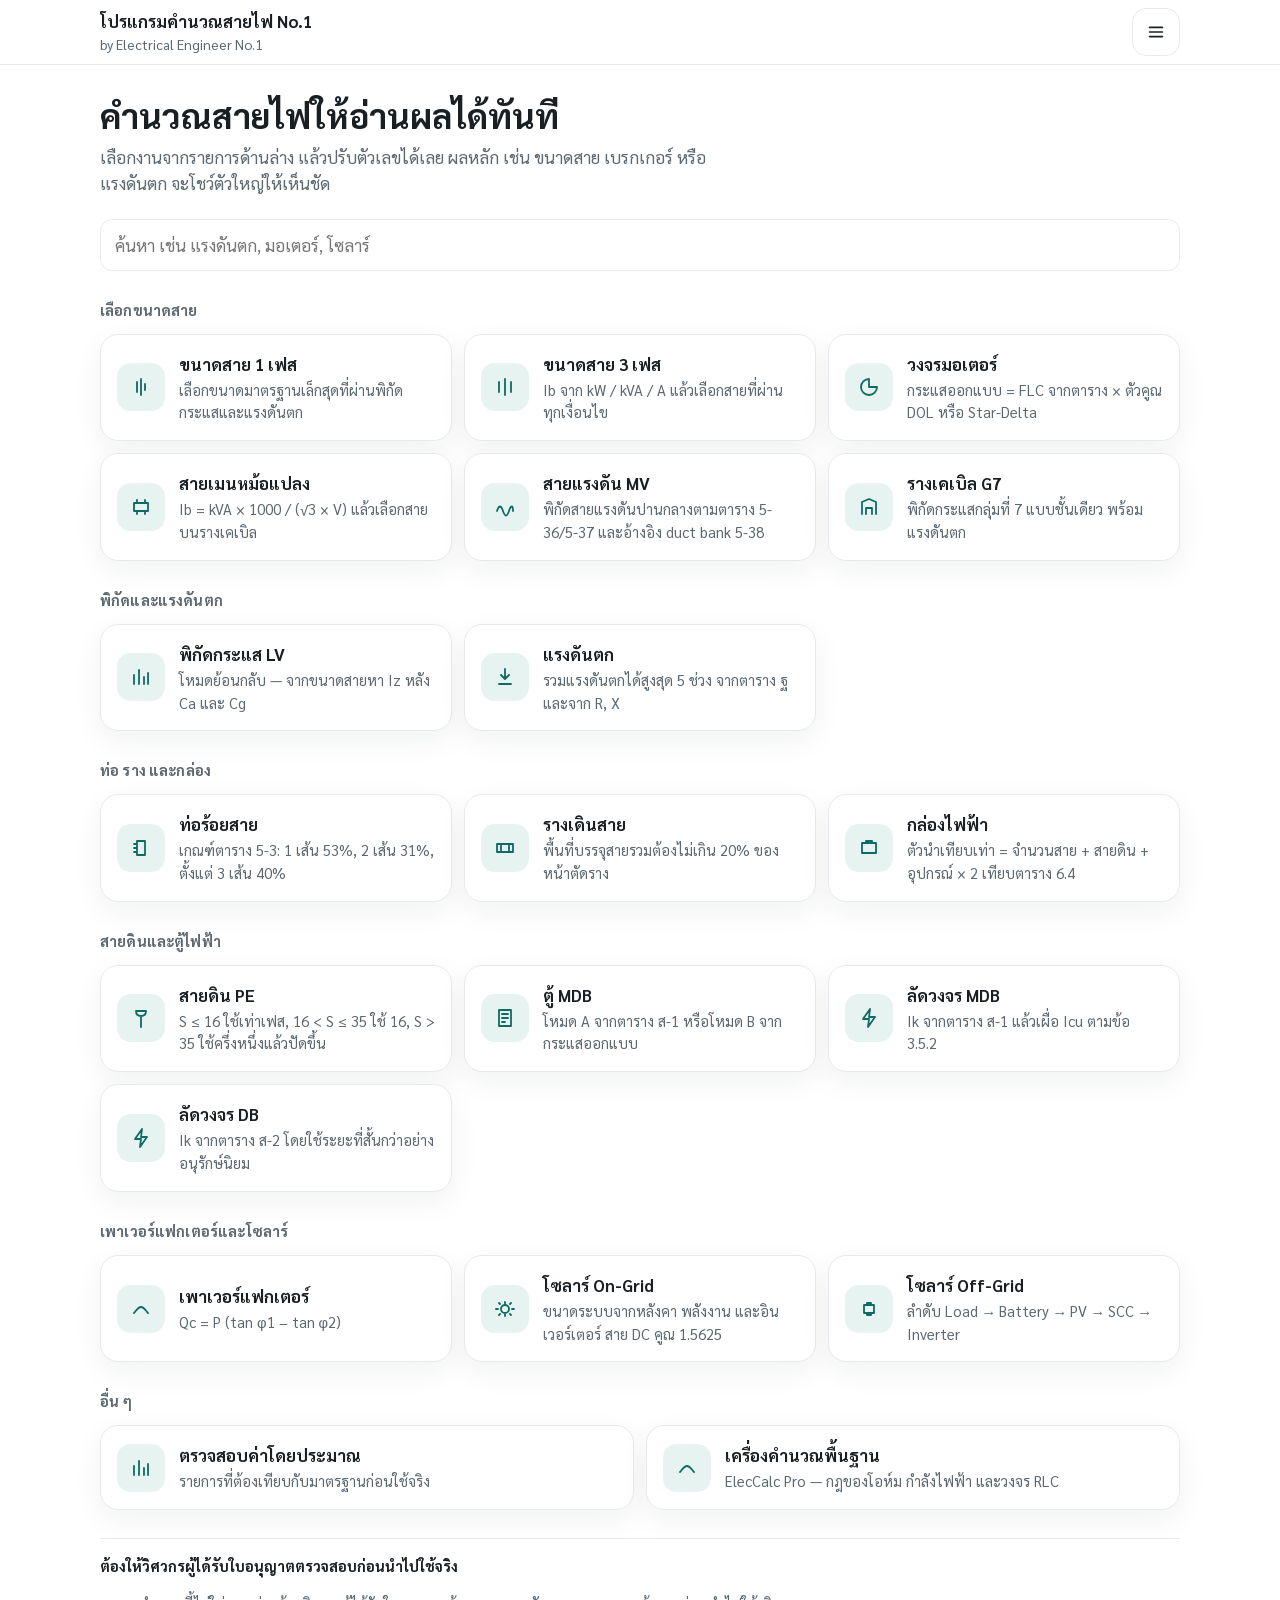
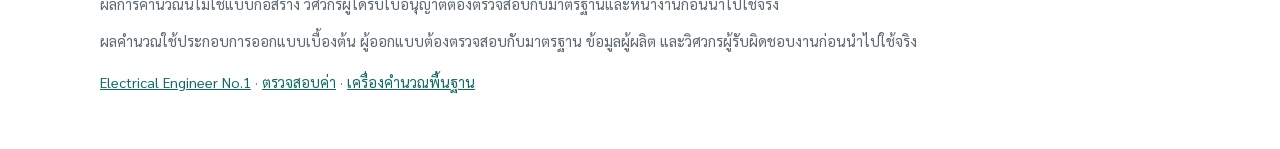
==== commit 1b5d9c5b: "Use a white background for the cable app and ElecCalc Pro Light is now the only theme, including whe" ====
--- a/index.html
+++ b/index.html
@@ -1,17 +1,18 @@
 <!DOCTYPE html>
-<html lang="th">
+<html lang="th" style="color-scheme: light; background: #fff">
 <head>
 <meta charset="UTF-8">
 <meta name="viewport" content="width=device-width, initial-scale=1">
-<meta name="theme-color" content="#16324a">
+<meta name="color-scheme" content="light">
+<meta name="theme-color" content="#ffffff">
 <meta name="description" content="โปรแกรมคำนวณสายไฟ No.1 โดย Electrical Engineer No.1 — เครื่องคำนวณขนาดสาย แรงดันตก ท่อร้อยสาย และโซลาร์ ตาม วสท. 022001-22">
 <title>โปรแกรมคำนวณสายไฟ No.1</title>
 <link rel="preconnect" href="https://fonts.googleapis.com">
 <link rel="preconnect" href="https://fonts.gstatic.com" crossorigin>
 <link href="https://fonts.googleapis.com/css2?family=Sarabun:wght@400;600;700&display=swap" rel="stylesheet">
-<link rel="stylesheet" href="css/app.css">
+<link rel="stylesheet" href="css/app.css?v=3">
 <link rel="manifest" href="manifest.webmanifest">
-<link rel="icon" href="data:image/svg+xml,%3Csvg xmlns='http://www.w3.org/2000/svg' viewBox='0 0 64 64'%3E%3Crect rx='14' width='64' height='64' fill='%2316324a'/%3E%3Cpath d='M18 38h10l4-14 6 22 4-12h8' fill='none' stroke='%23e7f3f1' stroke-width='4' stroke-linecap='round' stroke-linejoin='round'/%3E%3C/svg%3E">
+<link rel="icon" href="data:image/svg+xml,%3Csvg xmlns='http://www.w3.org/2000/svg' viewBox='0 0 64 64'%3E%3Crect rx='14' width='64' height='64' fill='%230e6b63'/%3E%3Cpath d='M18 38h10l4-14 6 22 4-12h8' fill='none' stroke='%23ffffff' stroke-width='4' stroke-linecap='round' stroke-linejoin='round'/%3E%3C/svg%3E">
 </head>
 <body>
 <a class="skip" href="#app">ข้ามไปเนื้อหา</a>
@@ -21,6 +22,6 @@
 <noscript>
   <p class="wrap">โปรแกรมนี้ต้องใช้จาวาสคริปต์ในเบราว์เซอร์ จึงจะคำนวณได้</p>
 </noscript>
-<script type="module" src="js/app.js"></script>
+<script type="module" src="js/app.js?v=3"></script>
 </body>
 </html>
--- a/css/app.css
+++ b/css/app.css
@@ -1,355 +1,496 @@
 :root {
-  --ink: #172033;
-  --muted: #5c6b7a;
-  --navy: #16324a;
-  --navy-2: #204864;
-  --teal: #0f6e66;
-  --teal-2: #14877c;
-  --paper: #f4f1ea;
-  --card: #fffcf7;
-  --line: #e2d9cc;
-  --input: #fff6d8;
-  --input-line: #e4c56a;
-  --pass: #0d7a3f;
-  --pass-bg: #e5f6eb;
+  --bg: #ffffff;
+  --card: #ffffff;
+  --well: #f4f7f8;
+  --ink: #1a1f24;
+  --muted: #5c6770;
+  --line: #e6eaee;
+  --accent: #0e6b63;
+  --accent-soft: #e7f3f1;
+  --input: #ffffff;
+  --pass: #0d7a45;
+  --pass-bg: #e7f6ee;
   --fail: #b42318;
   --fail-bg: #fdeceb;
-  --warn: #9a3412;
-  --warn-bg: #fff1e4;
-  --shadow: 0 10px 30px rgba(22, 50, 74, 0.08);
-  --radius: 16px;
+  --shadow: 0 10px 30px rgba(20, 32, 40, 0.06);
+  --radius: 18px;
+  --bar: 64px;
   color-scheme: light;
 }
 
 * { box-sizing: border-box; }
 
-html { scroll-behavior: smooth; }
+html { scroll-behavior: smooth; background: #ffffff; color-scheme: light; }
 
 body {
   margin: 0;
-  background:
-    radial-gradient(1200px 400px at 100% -10%, rgba(20, 135, 124, 0.12), transparent 50%),
-    var(--paper);
+  background: #ffffff;
   color: var(--ink);
   font-family: "Sarabun", "Noto Sans Thai", "Thonburi", sans-serif;
-  font-size: 16.5px;
+  font-size: 17px;
   line-height: 1.55;
 }
 
 button, input, select { font: inherit; color: inherit; }
 
-a { color: var(--teal); }
+a { color: var(--accent); }
 
 .skip {
   position: absolute;
   left: 12px;
-  top: -40px;
-  background: #fff;
+  top: -48px;
+  background: var(--card);
+  color: var(--ink);
   padding: 8px 12px;
-  z-index: 5;
+  z-index: 50;
 }
 
 .skip:focus { top: 12px; }
 
-.topbar {
-  background: linear-gradient(160deg, var(--navy), var(--navy-2));
-  color: #f7f4ee;
-  padding: 18px 16px 16px;
-}
-
-.topbar-inner, .wrap { width: min(1080px, calc(100% - 28px)); margin: 0 auto; }
-
-.brand {
+.appbar {
+  position: sticky;
+  top: 0;
+  z-index: 30;
+  background: #ffffff;
+  backdrop-filter: blur(12px);
+  border-bottom: 1px solid var(--line);
+}
+
+.appbar-inner, .wrap {
+  width: min(1080px, calc(100% - 32px));
+  margin: 0 auto;
+}
+
+.appbar-inner {
+  min-height: var(--bar);
   display: flex;
-  justify-content: space-between;
-  gap: 12px;
-  align-items: flex-start;
-}
-
-.brand a { color: #f7f4ee; text-decoration: none; }
-
-.eyebrow {
+  align-items: center;
+  gap: 8px;
+}
+
+.appbar-text { min-width: 0; flex: 1; }
+
+.brand-link {
+  color: var(--ink);
+  text-decoration: none;
+  font-weight: 700;
+  font-size: 1.05rem;
+  display: block;
+  white-space: nowrap;
+  overflow: hidden;
+  text-overflow: ellipsis;
+}
+
+.appbar-sub {
   margin: 0;
-  letter-spacing: 0.04em;
-  text-transform: uppercase;
-  font-size: 0.78rem;
-  color: #d7efe9;
-}
-
-h1 {
-  margin: 2px 0 0;
-  font-size: 1.55rem;
+  color: var(--muted);
+  font-size: 0.86rem;
+  white-space: nowrap;
+  overflow: hidden;
+  text-overflow: ellipsis;
+}
+
+.icon-btn {
+  width: 48px;
+  height: 48px;
+  flex: 0 0 48px;
+  border-radius: 14px;
+  border: 1px solid var(--line);
+  background: var(--card);
+  color: var(--ink);
+  display: grid;
+  place-items: center;
+  text-decoration: none;
+  cursor: pointer;
+  padding: 0;
+}
+
+.icon-btn svg { width: 22px; height: 22px; }
+
+.wrap { padding: 28px 0 48px; }
+
+.lead {
+  margin: 0 0 22px;
+  max-width: 38rem;
+}
+
+.lead h1 {
+  margin: 0 0 8px;
+  font-size: 1.7rem;
   line-height: 1.25;
   font-weight: 700;
 }
 
-.byline { margin: 4px 0 0; color: #d5e4ee; font-size: 0.95rem; }
-
-.byline a { color: #fff; text-decoration: underline; text-underline-offset: 2px; }
-
-.standards {
-  display: flex;
-  flex-wrap: wrap;
-  gap: 6px;
-  margin-top: 12px;
-}
-
-.standards span, .chip {
-  border: 1px solid rgba(255, 255, 255, 0.25);
-  border-radius: 999px;
-  padding: 3px 8px;
-  font-size: 0.78rem;
-  color: #e7f3f1;
-}
-
-.wrap { padding: 16px 0 48px; }
-
-.banner, .note, .example, .warn, .card, .metric, .table-wrap {
-  background: var(--card);
-  border: 1px solid var(--line);
-  border-radius: var(--radius);
-}
-
-.banner {
-  padding: 12px 14px;
-  margin-bottom: 14px;
-  box-shadow: var(--shadow);
-}
-
-.banner strong { color: var(--navy); }
-
-.banner p, .example p, .note p { margin: 6px 0 0; }
+.lead p { margin: 0; color: var(--muted); }
 
 .search {
   width: 100%;
-  margin: 4px 0 14px;
-  background: #fff;
-  border: 1px solid var(--line);
-  border-radius: 12px;
-  padding: 12px 14px;
+  margin: 0 0 28px;
+  background: var(--input);
+  border: 1px solid var(--line);
+  border-radius: 14px;
+  padding: 14px 16px;
+  min-height: 52px;
   font-size: 1rem;
 }
 
-.grid {
-  display: grid;
-  gap: 10px;
-}
+.group { margin: 0 0 28px; }
+
+.group h2 {
+  margin: 0 0 12px;
+  font-size: 0.92rem;
+  font-weight: 700;
+  letter-spacing: 0.01em;
+  color: var(--muted);
+}
+
+.grid { display: grid; gap: 12px; }
 
 .calc-card {
   display: grid;
   grid-template-columns: auto 1fr;
-  gap: 10px;
-  padding: 12px;
+  gap: 14px;
+  align-items: center;
+  padding: 16px;
+  min-height: 76px;
   text-decoration: none;
   color: inherit;
   background: var(--card);
   border: 1px solid var(--line);
-  border-radius: 14px;
+  border-radius: var(--radius);
   box-shadow: var(--shadow);
 }
 
-.calc-card:active, .calc-card:hover { border-color: var(--teal); }
-
-.num {
-  width: 42px;
-  height: 42px;
-  border-radius: 12px;
+.calc-card:hover, .calc-card:focus-visible { border-color: var(--accent); }
+
+.calc-card h3 { margin: 0; font-size: 1.05rem; font-weight: 700; }
+
+.calc-card p { margin: 2px 0 0; color: var(--muted); font-size: 0.92rem; }
+
+.icon {
+  width: 48px;
+  height: 48px;
+  border-radius: 14px;
+  background: var(--accent-soft);
+  color: var(--accent);
   display: grid;
   place-items: center;
-  background: #e7f3f1;
-  color: var(--teal);
-  font-weight: 700;
-}
-
-.calc-card h2 { margin: 0; font-size: 1.05rem; }
-
-.calc-card p { margin: 2px 0 0; color: var(--muted); font-size: 0.92rem; }
-
-.en { color: var(--navy); font-weight: 600; }
-
-.back {
-  display: inline-flex;
-  align-items: center;
-  gap: 6px;
-  margin-bottom: 8px;
-  text-decoration: none;
-  font-weight: 600;
-}
-
-.layout { display: grid; gap: 14px; }
-
-.card { padding: 14px; box-shadow: var(--shadow); }
-
-.card h2 { margin: 0 0 8px; font-size: 1.15rem; }
-
-.example { padding: 12px 14px; background: #f7fbfa; margin-bottom: 12px; }
-
-.fields { display: grid; gap: 10px; }
-
-.field { display: grid; gap: 4px; }
-
-.field-label { font-weight: 600; font-size: 0.95rem; }
-
-.hint { color: var(--muted); font-size: 0.86rem; }
+}
+
+.icon svg, .ico { width: 24px; height: 24px; display: block; }
+
+.layout { display: flex; flex-direction: column; gap: 20px; }
+
+.results { order: -1; }
+
+.card {
+  background: var(--card);
+  border: 1px solid var(--line);
+  border-radius: var(--radius);
+  padding: 20px;
+  box-shadow: var(--shadow);
+}
+
+.card h2 { margin: 0 0 4px; font-size: 1.35rem; line-height: 1.3; }
+
+.en { color: var(--muted); font-weight: 600; font-size: 0.95rem; }
+
+.fields { display: grid; gap: 16px; margin-top: 18px; }
+
+.field { display: grid; gap: 6px; }
+
+.field-label { font-weight: 700; font-size: 0.98rem; }
+
+.hint, .quiet { color: var(--muted); font-size: 0.9rem; }
 
 input[type="number"], input[type="search"], input[type="text"], select {
   width: 100%;
   background: var(--input);
-  border: 1px solid var(--input-line);
-  border-radius: 10px;
-  padding: 11px 12px;
-  min-height: 46px;
+  border: 1px solid var(--line);
+  border-radius: 12px;
+  padding: 12px 14px;
+  min-height: 52px;
+  font-size: 1.05rem;
 }
 
 input:focus, select:focus {
-  outline: 3px solid rgba(15, 110, 102, 0.25);
-  border-color: var(--teal);
+  outline: 3px solid color-mix(in srgb, var(--accent) 28%, transparent);
+  border-color: var(--accent);
 }
 
 .row-card {
-  border: 1px dashed var(--line);
-  border-radius: 12px;
-  padding: 10px;
-  display: grid;
-  gap: 8px;
-  margin-bottom: 8px;
-}
-
-.row-card h3 { margin: 0; font-size: 0.95rem; }
-
-.actions { display: flex; flex-wrap: wrap; gap: 8px; margin-top: 12px; }
-
-button, .button {
+  border: 1px solid var(--line);
+  border-radius: 16px;
+  padding: 14px;
+  display: grid;
+  gap: 12px;
+  background: var(--well);
+}
+
+.row-card h3 { margin: 0; font-size: 1rem; }
+
+.actions, .pager { display: flex; flex-wrap: wrap; gap: 10px; margin-top: 18px; }
+
+button, .button, .pager a {
   border: 0;
-  background: var(--navy);
-  color: white;
-  border-radius: 999px;
-  padding: 10px 14px;
-  min-height: 44px;
+  background: var(--accent);
+  color: #fff;
+  border-radius: 14px;
+  padding: 12px 16px;
+  min-height: 48px;
   cursor: pointer;
   text-decoration: none;
   display: inline-flex;
   align-items: center;
-}
-
-button.ghost { background: transparent; color: var(--navy); border: 1px solid var(--line); }
-
-.chips { display: flex; flex-wrap: wrap; gap: 6px; }
+  justify-content: center;
+  font-weight: 700;
+}
+
+button.ghost, .pager a {
+  background: transparent;
+  color: var(--ink);
+  border: 1px solid var(--line);
+  font-weight: 600;
+}
+
+.pager a { flex: 1; }
+
+.chips { display: flex; flex-wrap: wrap; gap: 8px; }
 
 .chips button {
-  background: #fff;
-  color: var(--navy);
-  border: 1px solid var(--line);
-  min-height: 36px;
-  padding: 6px 10px;
-}
-
-.hero-result {
+  background: var(--card);
+  color: var(--ink);
+  border: 1px solid var(--line);
+  min-height: 44px;
+  border-radius: 999px;
+  font-weight: 600;
+}
+
+.spotlight {
+  display: grid;
+  gap: 16px;
+  padding-bottom: 8px;
+}
+
+.spot-k { color: var(--muted); font-size: 0.92rem; margin: 0; }
+
+.spot-value {
+  margin: 2px 0 0;
+  font-size: 3.1rem;
+  line-height: 1;
+  font-weight: 700;
+  letter-spacing: -0.03em;
+  color: var(--accent);
+}
+
+.spot-unit { font-size: 1.15rem; font-weight: 700; margin-left: 6px; color: var(--ink); }
+
+.spot-row {
+  display: grid;
+  grid-template-columns: 1fr 1fr;
+  gap: 10px;
+}
+
+.spot-extra {
+  background: var(--well);
+  border-radius: 14px;
+  padding: 12px;
+}
+
+.spot-extra span { display: block; color: var(--muted); font-size: 0.82rem; }
+
+.spot-extra strong { display: block; font-size: 1.45rem; line-height: 1.2; margin-top: 2px; }
+
+.badge {
+  justify-self: start;
+  border-radius: 999px;
+  padding: 8px 14px;
+  min-height: 40px;
+  display: inline-flex;
+  align-items: center;
+  font-weight: 700;
+}
+
+.badge.pass { background: var(--pass-bg); color: var(--pass); }
+
+.badge.fail { background: var(--fail-bg); color: var(--fail); }
+
+.metrics { display: grid; grid-template-columns: 1fr 1fr; gap: 10px; margin-top: 8px; }
+
+.metric {
+  background: var(--well);
+  border-radius: 14px;
+  padding: 12px;
+}
+
+.metric-k { color: var(--muted); font-size: 0.82rem; }
+
+.metric-v { font-size: 1.2rem; font-weight: 700; line-height: 1.25; margin-top: 2px; }
+
+.metric-u { color: var(--muted); font-size: 0.8rem; }
+
+.formula {
+  background: var(--well);
+  border-radius: 12px;
+  padding: 10px 12px;
+  margin: 12px 0 0;
+  color: var(--muted);
+  font-size: 0.92rem;
+}
+
+.fold {
+  margin-top: 14px;
+  border: 1px solid var(--line);
+  border-radius: 14px;
+  background: var(--card);
+  overflow: hidden;
+}
+
+.fold summary {
+  cursor: pointer;
+  padding: 14px 16px;
+  min-height: 48px;
+  font-weight: 700;
+  list-style: none;
+}
+
+.fold summary::-webkit-details-marker { display: none; }
+
+.fold summary::after { content: "＋"; float: right; color: var(--muted); font-weight: 600; }
+
+.fold[open] summary::after { content: "–"; }
+
+.fold-body { padding: 0 16px 16px; color: var(--muted); }
+
+.fold-body ul { margin: 0; padding-left: 18px; }
+
+.table-wrap { margin-top: 14px; padding: 0; overflow: hidden; }
+
+.table-scroll { overflow-x: auto; }
+
+table { width: 100%; border-collapse: collapse; font-size: 0.86rem; min-width: 680px; }
+
+th, td { padding: 8px 10px; border-top: 1px solid var(--line); text-align: right; white-space: nowrap; }
+
+th:first-child, td:first-child { text-align: left; }
+
+th { color: var(--muted); font-weight: 700; }
+
+tr.chosen td { background: var(--pass-bg); font-weight: 700; }
+
+.ok { color: var(--pass); }
+
+.bad { color: var(--fail); }
+
+.bars { display: grid; gap: 10px; margin-top: 14px; }
+
+.bar-row { display: grid; grid-template-columns: 56px 1fr auto; gap: 8px; align-items: center; }
+
+.bar { height: 8px; background: var(--line); border-radius: 99px; overflow: hidden; }
+
+.bar span { display: block; height: 100%; background: var(--accent); }
+
+.disclaimer {
+  margin-top: 28px;
+  padding-top: 16px;
+  border-top: 1px solid var(--line);
+  color: var(--muted);
+  font-size: 0.92rem;
+}
+
+.disclaimer strong { color: var(--ink); }
+
+footer.site { color: var(--muted); font-size: 0.9rem; margin-top: 18px; }
+
+footer.site p { margin: 8px 0; }
+
+.result-dock {
+  position: fixed;
+  left: 12px;
+  right: 12px;
+  bottom: 12px;
+  z-index: 25;
+  background: var(--card);
+  color: var(--ink);
+  border: 1px solid var(--line);
+  border-radius: 16px;
+  box-shadow: 0 10px 30px rgba(0, 0, 0, 0.12);
+  padding: 12px 14px;
   display: flex;
+  align-items: center;
   justify-content: space-between;
-  gap: 12px;
-  align-items: center;
+  gap: 10px;
+}
+
+.result-dock strong { font-size: 1.15rem; color: var(--accent); }
+
+.sheet[hidden] { display: none; }
+
+.sheet { position: fixed; inset: 0; z-index: 40; }
+
+.sheet-backdrop {
+  position: absolute;
+  inset: 0;
+  border: 0;
+  background: rgba(16, 20, 24, 0.45);
+  min-height: 100%;
+  border-radius: 0;
+}
+
+.sheet-panel {
+  position: absolute;
+  top: 0;
+  right: 0;
+  width: min(420px, 100%);
+  height: 100%;
+  overflow: auto;
+  background: var(--bg);
+  padding: 16px 16px 32px;
+}
+
+.sheet-head {
+  display: flex;
+  align-items: center;
+  justify-content: space-between;
+  gap: 8px;
   margin-bottom: 12px;
 }
 
-.hero-result .big { font-size: 2rem; font-weight: 700; line-height: 1.1; color: var(--navy); }
-
-.badge {
-  border-radius: 999px;
-  padding: 8px 12px;
-  font-weight: 700;
-  white-space: nowrap;
-}
-
-.badge.pass { background: var(--pass-bg); color: var(--pass); }
-
-.badge.fail { background: var(--fail-bg); color: var(--fail); }
-
-.metrics { display: grid; grid-template-columns: 1fr 1fr; gap: 8px; }
-
-.metric { padding: 10px 12px; }
-
-.metric-k { color: var(--muted); font-size: 0.82rem; }
-
-.metric-v { font-size: 1.25rem; font-weight: 700; color: var(--navy); }
-
-.metric-u { color: var(--muted); font-size: 0.8rem; }
-
-.formula {
-  font-family: "Sarabun", sans-serif;
-  background: #f6f3ec;
-  border-radius: 10px;
-  padding: 8px 10px;
-  margin: 10px 0;
-  font-size: 0.92rem;
-}
-
-.warn {
-  background: var(--warn-bg);
-  border-color: #f0c9a6;
-  padding: 10px 12px;
-  margin-top: 8px;
-}
-
-.warn h3, .note h3 { margin: 0 0 4px; font-size: 0.95rem; }
-
-.warn ul, .note ul { margin: 6px 0 0; padding-left: 18px; }
-
-.table-wrap { overflow-x: auto; margin-top: 12px; padding: 0; }
-
-table { width: 100%; border-collapse: collapse; font-size: 0.86rem; min-width: 720px; }
-
-th, td { padding: 7px 8px; border-bottom: 1px solid var(--line); text-align: right; white-space: nowrap; }
-
-th:first-child, td:first-child { text-align: left; }
-
-th { background: #f6f1e6; font-weight: 700; }
-
-tr.chosen td { background: var(--pass-bg); font-weight: 700; }
-
-.ok { color: var(--pass); }
-
-.bad { color: var(--fail); }
-
-.bars { display: grid; gap: 8px; margin-top: 8px; }
-
-.bar-row { display: grid; grid-template-columns: 52px 1fr auto; gap: 8px; align-items: center; }
-
-.bar {
-  height: 10px;
-  background: #efe7da;
-  border-radius: 99px;
-  overflow: hidden;
-}
-
-.bar span { display: block; height: 100%; background: var(--teal); }
-
-footer.site {
-  color: var(--muted);
-  font-size: 0.88rem;
-  margin-top: 18px;
-}
-
-.loading, .error { padding: 24px 4px; }
-
-.legacy {
-  margin-top: 14px;
-  display: block;
-}
+.menu-link {
+  display: flex;
+  align-items: center;
+  gap: 10px;
+  padding: 10px 8px;
+  min-height: 48px;
+  text-decoration: none;
+  color: var(--ink);
+  border-radius: 12px;
+}
+
+.menu-link[aria-current="page"], .menu-link:hover { background: var(--accent-soft); }
+
+.menu-group { margin: 16px 0 8px; color: var(--muted); font-size: 0.85rem; font-weight: 700; }
+
+.loading, .error { padding: 28px 0; }
 
 @media (min-width: 760px) {
-  h1 { font-size: 2rem; }
+  .lead h1 { font-size: 2.15rem; }
   .grid { grid-template-columns: 1fr 1fr; }
-  .fields.two, .metrics { grid-template-columns: 1fr 1fr; }
-  .layout { grid-template-columns: minmax(0, 1.15fr) minmax(300px, 0.85fr); align-items: start; }
-  .results { position: sticky; top: 12px; }
-  .row-card { grid-template-columns: 1.4fr 0.7fr 0.6fr; }
+  .fields.dense { grid-template-columns: 1fr 1fr; }
+  .metrics { grid-template-columns: 1fr 1fr; }
+}
+
+@media (min-width: 980px) {
+  .grid.home { grid-template-columns: 1fr 1fr 1fr; }
+  .layout { display: grid; grid-template-columns: minmax(0, 1.05fr) minmax(320px, 0.95fr); align-items: start; }
+  .results { order: 0; position: sticky; top: calc(var(--bar) + 16px); }
+  .row-card { grid-template-columns: 1.3fr 0.8fr 0.7fr; }
   .row-card h3 { grid-column: 1 / -1; }
 }
 
 @media print {
-  .topbar, .actions, .search, .back, footer.site, .no-print { display: none !important; }
-  body { background: white; }
+  .appbar, .actions, .pager, .search, .result-dock, .sheet, footer.site { display: none !important; }
+  body { background: white; color: black; }
   .results { position: static; }
-  .card, .banner { box-shadow: none; }
-}
+  .card { box-shadow: none; }
+}
